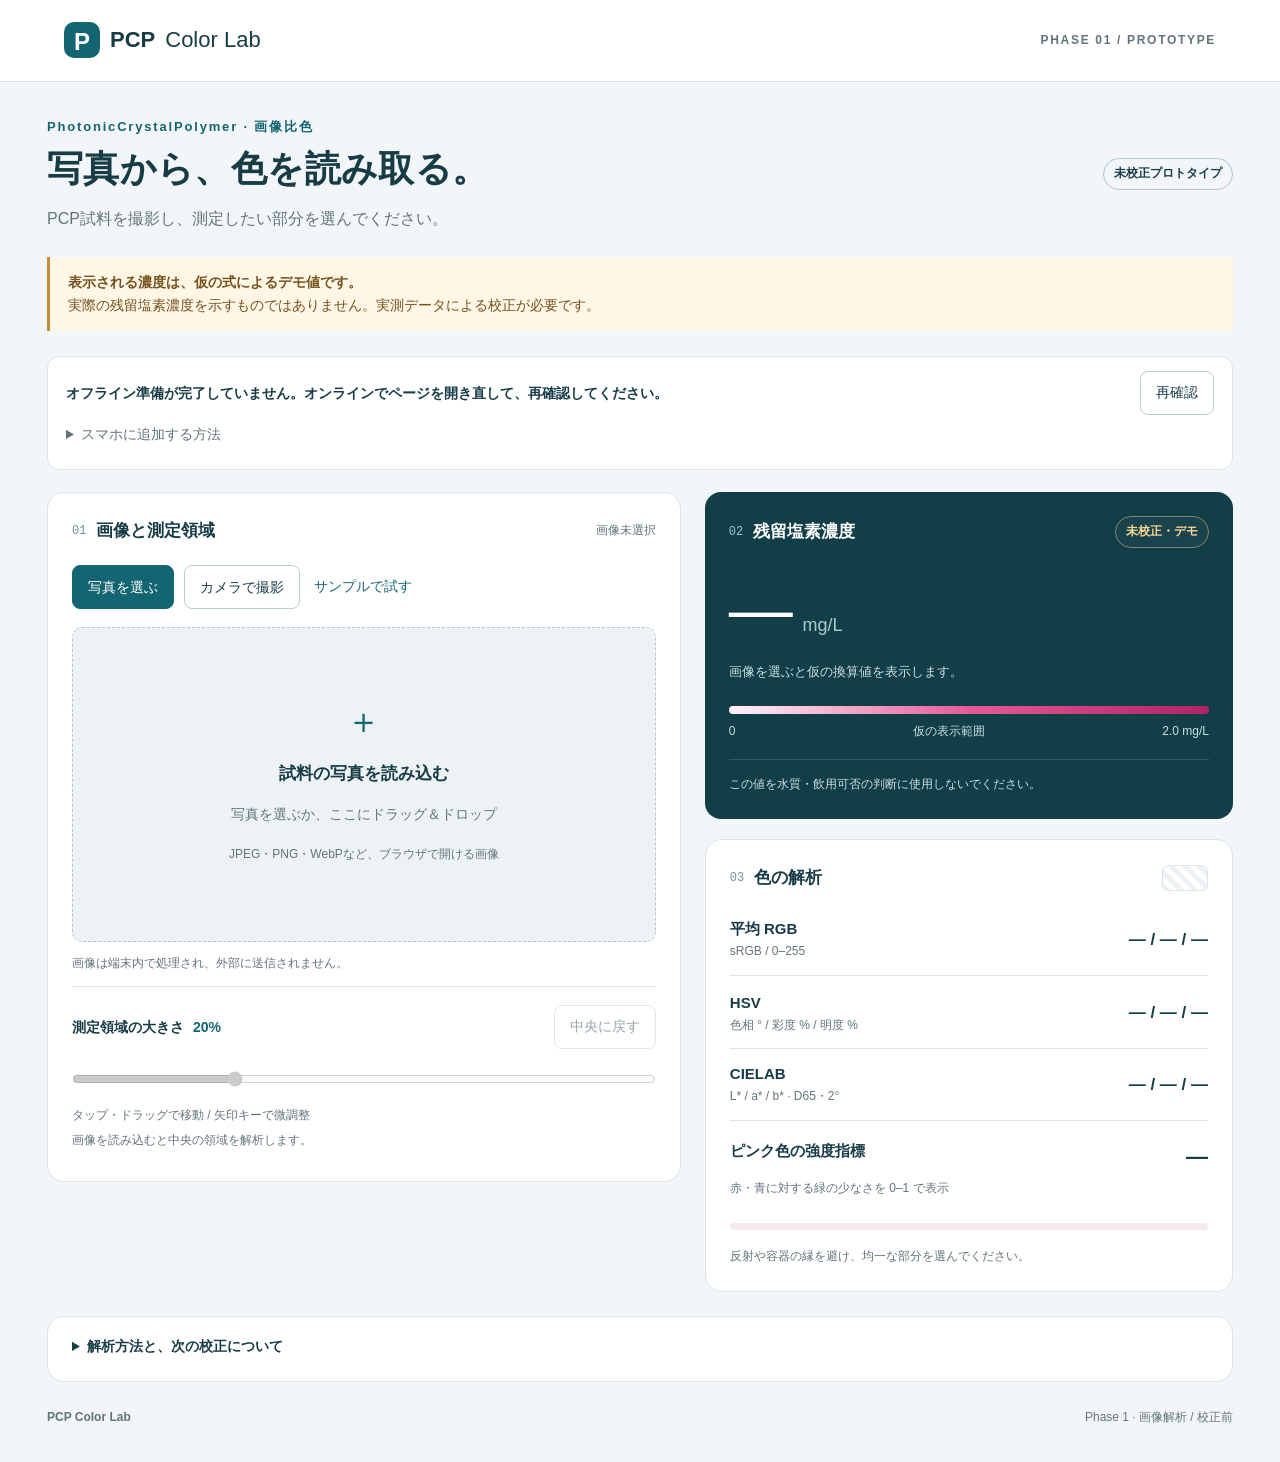
==== index.html @ dca95362 "Add files via upload" ====
<!doctype html>
<html lang="ja"><head><meta charset="utf-8"><meta name="viewport" content="width=device-width, initial-scale=1"><meta name="theme-color" content="#123e48"><title>PCP Color Lab | 残留塩素・比色プロトタイプ</title><meta name="description" content="写真の色を解析するPCP比色Phase 1プロトタイプ。濃度は未校正のデモ値です。"><link rel="stylesheet" href="style.css"><link rel="icon" href="favicon.svg"><meta name="pcp-shell" content="pcp-github-v1"><link rel="manifest" href="manifest.webmanifest"><link rel="apple-touch-icon" href="icons/apple-touch-icon.png"><meta name="apple-mobile-web-app-capable" content="yes"><meta name="apple-mobile-web-app-title" content="PCP Color Lab"></head>
<body><header><a class="brand" href="./"><span class="mark">P</span> PCP <span>Color Lab</span></a><span class="phase">PHASE 01 / PROTOTYPE</span></header>
<main><div class="intro"><div><p class="eyebrow">PhotonicCrystalPolymer · 画像比色</p><h1>写真から、色を読み取る。</h1><p>PCP試料を撮影し、測定したい部分を選んでください。</p></div><span class="chip">未校正プロトタイプ</span></div>
<div class="notice"><strong>表示される濃度は、仮の式によるデモ値です。</strong><span>実際の残留塩素濃度を示すものではありません。実測データによる校正が必要です。</span></div>
<section class="offline-panel" aria-label="アプリの保存と更新">
<div class="offline-row"><p id="offline-status" role="status" aria-live="polite">オフライン利用の準備を確認しています…</p><button id="install-app" hidden>ホーム画面に追加</button><button id="retry-offline" hidden>再確認</button></div>
<details><summary>スマホに追加する方法</summary><p><strong>iPhone：</strong>Safariの共有メニュー →「ホーム画面に追加」→「追加」。表示される場合は「Webアプリとして開く」をオンにします。</p><p><strong>Android：</strong>Chromeのメニュー →「ホーム画面に追加」または「アプリをインストール」。上の追加ボタンが表示される場合はそこからも追加できます。</p><p>追加後、ホーム画面のアイコンから一度オンラインで開き、「オフライン準備完了」を確認してください。その後は機内モードでも写真の読み込み・色解析ができます。</p><p>初回の読み込みにはインターネット接続が必要です。端末の保存領域が削除された場合は、オンラインで再準備してください。写真・測定結果は保存されず、再読み込みで消えます。</p></details>
<div id="update-panel" hidden><p>新しい版を利用できます。更新すると現在の画像・解析結果は消えます。</p><button id="apply-update">更新して再読み込み</button></div>
</section><div class="workspace"><section class="panel photo-panel"><div class="section-head"><h2><span>01</span> 画像と測定領域</h2><span id="image-tag" class="muted">画像未選択</span></div>
<div class="upload-actions"><label class="button primary" for="upload">写真を選ぶ<input id="upload" type="file" accept="image/*"></label><label class="button" for="camera">カメラで撮影<input id="camera" type="file" accept="image/*" capture="environment"></label><button id="demo" class="text-button">サンプルで試す</button></div>
<div id="drop-zone" class="drop-zone"><div id="empty"><div class="empty-icon">＋</div><h3>試料の写真を読み込む</h3><p>写真を選ぶか、ここにドラッグ＆ドロップ</p><small>JPEG・PNG・WebPなど、ブラウザで開ける画像</small></div><canvas id="preview" hidden tabindex="0" role="img" aria-label="試料画像。タップやドラッグで測定位置を変更。矢印キーでも移動できます。"></canvas><span id="roi-label" hidden>測定領域 ROI</span></div>
<p id="message" class="message" role="status" aria-live="polite">画像は端末内で処理され、外部に送信されません。</p>
<div class="roi-controls"><div class="control-top"><label for="size">測定領域の大きさ <output id="size-value">20%</output></label><button id="center" disabled>中央に戻す</button></div><input id="size" type="range" min="5" max="60" value="20" disabled><p>タップ・ドラッグで移動 / 矢印キーで微調整</p><p id="dimensions" class="muted">画像を読み込むと中央の領域を解析します。</p></div></section>
<section class="results" aria-label="色解析結果"><div class="concentration"><div class="section-head"><h2><span>02</span> 残留塩素濃度</h2><span class="badge">未校正・デモ</span></div><div class="big-value"><span id="concentration">—</span><span>mg/L</span></div><p id="estimate-note">画像を選ぶと仮の換算値を表示します。</p><div class="scale"><span id="scale-marker"></span></div><div class="scale-label"><span>0</span><span>仮の表示範囲</span><span>2.0 mg/L</span></div><p class="small-note">この値を水質・飲用可否の判断に使用しないでください。</p></div>
<div class="panel measurements"><div class="section-head"><h2><span>03</span> 色の解析</h2><span id="swatch" aria-label="平均色"></span></div><div class="metric"><div><h3>平均 RGB</h3><p>sRGB / 0–255</p></div><output id="rgb">— / — / —</output></div><div class="rgb-bars"><i id="bar-r"></i><i id="bar-g"></i><i id="bar-b"></i></div><div class="metric"><div><h3>HSV</h3><p>色相 ° / 彩度 % / 明度 %</p></div><output id="hsv">— / — / —</output></div><div class="metric"><div><h3>CIELAB</h3><p>L* / a* / b* · D65・2°</p></div><output id="lab">— / — / —</output></div><div class="intensity"><div><h3>ピンク色の強度指標</h3><output id="intensity">—</output></div><p>赤・青に対する緑の少なさを 0–1 で表示</p><progress id="strength" max="1" value="0"></progress></div><p id="quality" class="quality" aria-live="polite">反射や容器の縁を避け、均一な部分を選んでください。</p></div></section></div>
<details class="panel method"><summary>解析方法と、次の校正について</summary><div class="method-grid"><div><h3>今回の計算</h3><p>選択領域の全画素の平均RGBからHSV・CIELABへ変換します。LabはsRGBからXYZへ変換したD65基準です。</p><p>強度 I = max(0, ((R + B) / 2 − G) / 255)<br>デモ濃度 = 4 × I mg/L（I = 0〜0.5のみ）</p><p>現在のピンク色の指標・係数・範囲は動作確認用の任意の設定で、PCPの応答特性から求めたものではありません。範囲外は外挿せず表示します。</p></div><div><h3>実測データへの置き換え</h3><p>同じPCP試料条件・容器・照明・撮影条件で、参照測定した濃度と画像の色を対応づけて校正します。検量線は独立した設定に分離しています。</p><p>写真の露出やホワイトバランスは補正していません。縮小画像を解析するため、結果は撮影条件に依存します。透明部分は白背景に合成します。</p><p><a href="https://www.w3.org/Graphics/Color/srgb" target="_blank" rel="noreferrer">sRGBの色変換について（W3C） ↗</a></p></div></div></details>
<footer><span>PCP Color Lab</span><span>Phase 1 · 画像解析 / 校正前</span></footer></main><script src="color.js"></script><script src="calibration.js"></script><script src="app.js"></script><script src="pwa.js"></script></body></html>
---- style.css ----
:root{color-scheme:light;--ink:#183c46;--muted:#62747b;--line:#dce5e8;--teal:#146572;--bg:#f2f6f8;--pink:#d84885}*{box-sizing:border-box}body{margin:0;background:var(--bg);color:var(--ink);font:16px/1.65 -apple-system,BlinkMacSystemFont,"Segoe UI","Hiragino Kaku Gothic ProN","Noto Sans JP",sans-serif}header{height:82px;padding:0 5%;display:flex;align-items:center;justify-content:space-between;border-bottom:1px solid var(--line);background:#fff}.brand{display:flex;align-items:center;gap:10px;font-size:22px;font-weight:750;text-decoration:none;color:var(--ink)}.brand>span:last-child{font-weight:400}.mark{background:var(--teal);color:white;width:36px;height:36px;display:grid;place-items:center;border-radius:10px;font-size:24px}.phase,.eyebrow{font-size:12px;letter-spacing:.14em;font-weight:700;color:var(--muted)}main{max-width:1250px;margin:auto;padding:34px 32px}.intro{display:flex;align-items:center;justify-content:space-between;gap:16px}.intro p{margin:0;color:var(--muted)}.intro .eyebrow{color:var(--teal);font-size:13px}h1{font-size:clamp(26px,3vw,36px);line-height:1.45;letter-spacing:.01em;margin:6px 0 10px}h2{font-size:17px;margin:0;display:flex;gap:10px;align-items:center}h2>span{font:12px/1 monospace;color:#749097}h3{font-size:15px;margin:0}.chip,.badge{font-size:12px;font-weight:700;border:1px solid #acc9d0;padding:5px 10px;border-radius:30px;white-space:nowrap}.notice{margin:25px 0;background:#fff6e6;border-left:3px solid #c48c34;padding:14px 18px;font-size:14px;color:#73521e}.notice strong,.notice span{display:block}.workspace{display:grid;grid-template-columns:minmax(0,1.2fr) minmax(0,1fr);gap:24px;align-items:start}.panel{background:white;border:1px solid var(--line);border-radius:16px;padding:24px}.section-head{display:flex;justify-content:space-between;align-items:center;gap:10px;margin-bottom:20px}.muted{color:var(--muted);font-size:12px}.upload-actions{display:flex;flex-wrap:wrap;gap:10px;margin-bottom:18px}button,.button{display:inline-flex;justify-content:center;align-items:center;min-height:44px;padding:9px 15px;font:600 14px/1.4 inherit;font-family:inherit;font-size:14px;cursor:pointer;border:1px solid #b9cdd3;border-radius:8px;color:var(--ink);background:#fff;text-decoration:none}.primary{background:var(--teal);border-color:var(--teal);color:#fff}button:hover,.button:hover{filter:brightness(.94)}button:disabled{opacity:.45;cursor:default}.text-button{border:0;padding:9px 4px;color:var(--teal)}input[type=file]{position:absolute;width:1px;height:1px;opacity:0}.button:focus-within,button:focus-visible,canvas:focus-visible,summary:focus-visible{outline:3px solid #d84885;outline-offset:3px}.drop-zone{min-height:315px;background:#edf3f5;border:1px dashed #b3c9cf;border-radius:10px;position:relative;display:flex;align-items:center;justify-content:center;overflow:hidden}.drop-zone.loaded{min-height:0;background:#dce5e8;border-style:solid}.drop-zone.dragover{outline:3px solid var(--teal)}#empty{text-align:center;padding:40px 12px;color:var(--muted)}#empty h3{font-size:17px;color:var(--ink)}#empty p{font-size:14px}#empty small{font-size:12px}.empty-icon{font-size:35px;line-height:1;margin-bottom:22px;color:var(--teal)}canvas{display:block;max-width:100%;width:100%;height:auto;max-height:560px;object-fit:contain;touch-action:none;cursor:crosshair}canvas[hidden]{display:none}#roi-label{pointer-events:none;position:absolute;left:10px;top:10px;background:#123e48df;color:#fff;border-radius:4px;padding:3px 8px;font-size:12px}.message{font-size:12px;color:var(--muted);min-height:20px}.message.error{color:#b02940;font-size:14px}.roi-controls{border-top:1px solid var(--line);padding-top:18px}.control-top{display:flex;align-items:center;justify-content:space-between;gap:8px}.control-top label{font-size:14px;font-weight:600}.control-top output{color:var(--teal);margin-left:5px;font-variant-numeric:tabular-nums}.roi-controls p{font-size:12px;color:var(--muted);margin:6px 0}input[type=range]{width:100%;accent-color:var(--teal);margin:18px 0 2px;min-height:24px}.results{display:grid;gap:20px}.concentration{background:#123e48;color:white;padding:24px;border-radius:16px}.concentration h2>span{color:#a4c5cc}.badge{color:#ffd893;border-color:#8c8269;background:#ffffff08}.big-value{display:flex;align-items:baseline;gap:12px;margin:5px 0}.big-value>span:first-child{font-size:64px;font-weight:500;line-height:1.3;letter-spacing:-.035em;font-variant-numeric:tabular-nums}.big-value>span:last-child{color:#aecad0;font-size:18px}.concentration p{font-size:13px;color:#c9dfe4;margin:10px 0}.scale{position:relative;height:8px;background:linear-gradient(to right,#fff4f9,#e55b97,#ae2464);border-radius:8px;margin-top:23px}.scale>span{display:none;position:absolute;top:-4px;height:16px;width:4px;background:white;border:1px solid #123e48;transform:translateX(-50%)}.scale-label{display:flex;justify-content:space-between;font-size:12px;color:#c9dfe4;margin-top:8px}.concentration .small-note{font-size:12px;margin:18px 0 0;padding-top:15px;border-top:1px solid #ffffff25}.measurements .section-head{margin-bottom:12px}#swatch{height:26px;width:46px;border-radius:6px;background:repeating-linear-gradient(45deg,#edf3f5,#edf3f5 5px,#fff 5px,#fff 10px);border:1px solid var(--line)}.metric{display:flex;align-items:center;justify-content:space-between;gap:8px;padding:13px 0;border-bottom:1px solid var(--line)}.metric p{margin:0;font-size:12px;color:var(--muted)}.metric output{font-size:17px;font-variant-numeric:tabular-nums;font-weight:600;white-space:nowrap}.rgb-bars{display:flex;gap:5px;height:4px;margin-top:-2px}.rgb-bars i{display:block;height:4px;flex-basis:0;transition:flex-basis .15s}#bar-r{background:#e66b7c}#bar-g{background:#3d9b86}#bar-b{background:#598cbb}.intensity{padding:18px 0 0}.intensity>div{display:flex;justify-content:space-between}.intensity output{font-size:22px;font-weight:650;font-variant-numeric:tabular-nums}.intensity p{font-size:12px;color:var(--muted);margin:4px 0 10px}progress{width:100%;height:7px;border:0;border-radius:6px;overflow:hidden;accent-color:var(--pink)}progress::-webkit-progress-bar{background:#f5e9ef}progress::-webkit-progress-value{background:var(--pink)}.quality{font-size:12px;color:var(--muted);margin-bottom:0}.method{margin-top:24px;padding:18px 24px;font-size:14px}.method summary{cursor:pointer;font-weight:650;min-height:28px}.method-grid{display:grid;grid-template-columns:1fr 1fr;gap:30px;margin-top:18px}.method p{color:var(--muted)}a{color:var(--teal)}footer{display:flex;justify-content:space-between;color:var(--muted);font-size:12px;margin-top:26px}footer>span:first-child{font-weight:700}@media(max-width:800px){header{height:68px;padding:0 20px}.phase{font-size:10px}.brand{font-size:18px;gap:6px}main{padding:24px 18px}.intro{display:block}.intro>.chip{display:inline-block;margin-top:14px}.intro p{font-size:14px}.workspace{grid-template-columns:1fr;gap:18px}.panel,.concentration{padding:20px}.drop-zone{min-height:260px}.method-grid{grid-template-columns:1fr;gap:12px}.notice{margin:18px 0}.metric output{font-size:16px}}@media(max-width:370px){.phase{display:none}.upload-actions{gap:6px}.button{padding:9px 10px}.section-head{flex-wrap:wrap}.metric{flex-wrap:wrap}main{padding:20px 12px}}@media(prefers-reduced-motion:reduce){*{transition:none!important}}

[hidden]{display:none!important}.offline-panel{background:#fff;border:1px solid var(--line);border-radius:12px;padding:14px 18px;margin-bottom:22px;font-size:14px}.offline-row{display:flex;gap:12px;align-items:center;justify-content:space-between;flex-wrap:wrap}.offline-row p{margin:0;font-weight:600}.offline-panel details{margin-top:8px;color:var(--muted)}.offline-panel summary{cursor:pointer;min-height:32px}.offline-panel details p{margin:8px 0}#update-panel{margin-top:12px;padding-top:12px;border-top:1px solid var(--line)}#update-panel p{margin-top:0}body{padding-bottom:env(safe-area-inset-bottom)}
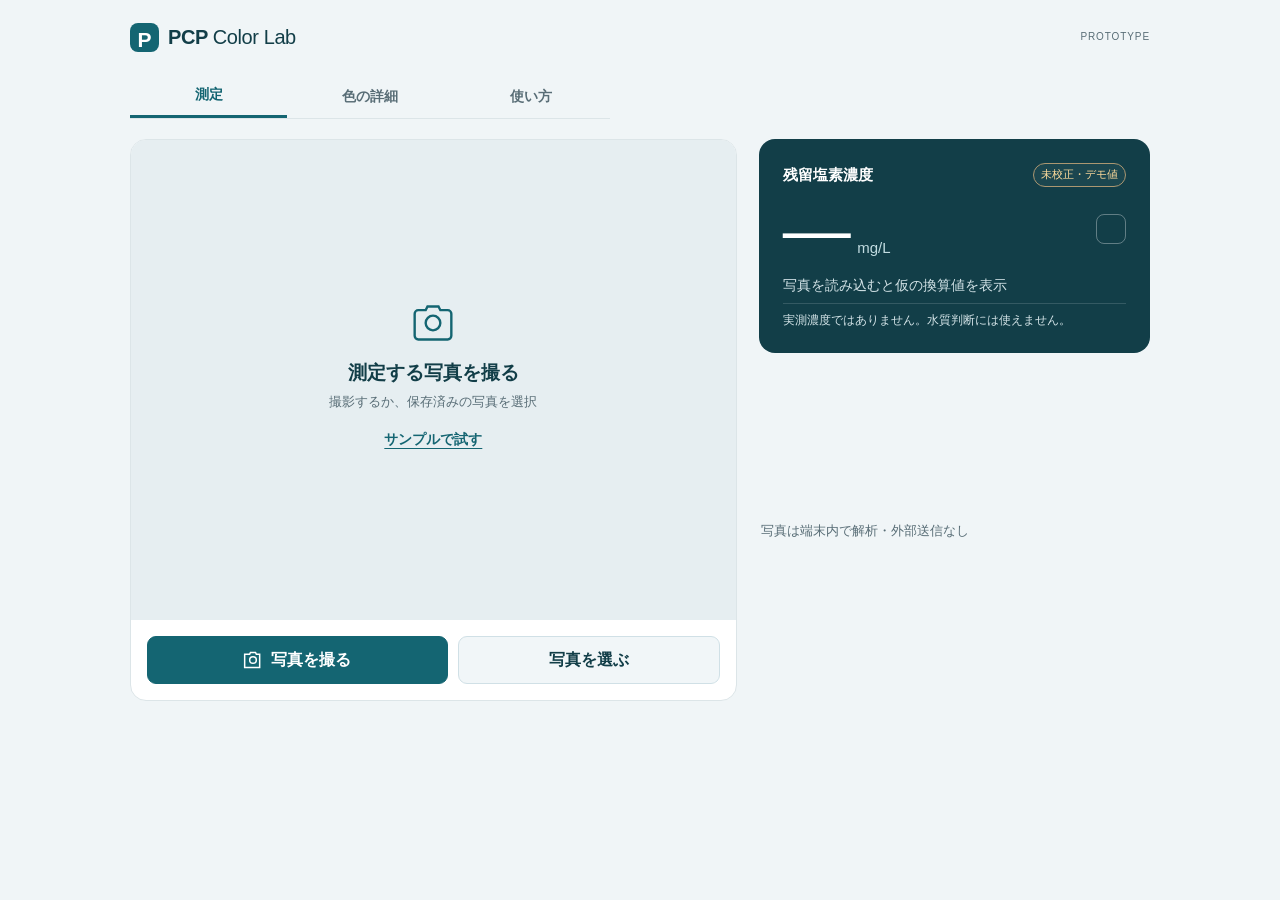
==== commit d01a5824: "Redesign mobile measurement screen with photo-first tabs and on-image ROI controls" ====
--- a/index.html
+++ b/index.html
@@ -1,18 +1,14 @@
 <!doctype html>
-<html lang="ja"><head><meta charset="utf-8"><meta name="viewport" content="width=device-width, initial-scale=1"><meta name="theme-color" content="#123e48"><title>PCP Color Lab | 残留塩素・比色プロトタイプ</title><meta name="description" content="写真の色を解析するPCP比色Phase 1プロトタイプ。濃度は未校正のデモ値です。"><link rel="stylesheet" href="style.css"><link rel="icon" href="favicon.svg"><meta name="pcp-shell" content="pcp-github-v1"><link rel="manifest" href="manifest.webmanifest"><link rel="apple-touch-icon" href="icons/apple-touch-icon.png"><meta name="apple-mobile-web-app-capable" content="yes"><meta name="apple-mobile-web-app-title" content="PCP Color Lab"></head>
-<body><header><a class="brand" href="./"><span class="mark">P</span> PCP <span>Color Lab</span></a><span class="phase">PHASE 01 / PROTOTYPE</span></header>
-<main><div class="intro"><div><p class="eyebrow">PhotonicCrystalPolymer · 画像比色</p><h1>写真から、色を読み取る。</h1><p>PCP試料を撮影し、測定したい部分を選んでください。</p></div><span class="chip">未校正プロトタイプ</span></div>
-<div class="notice"><strong>表示される濃度は、仮の式によるデモ値です。</strong><span>実際の残留塩素濃度を示すものではありません。実測データによる校正が必要です。</span></div>
-<section class="offline-panel" aria-label="アプリの保存と更新">
-<div class="offline-row"><p id="offline-status" role="status" aria-live="polite">オフライン利用の準備を確認しています…</p><button id="install-app" hidden>ホーム画面に追加</button><button id="retry-offline" hidden>再確認</button></div>
-<details><summary>スマホに追加する方法</summary><p><strong>iPhone：</strong>Safariの共有メニュー →「ホーム画面に追加」→「追加」。表示される場合は「Webアプリとして開く」をオンにします。</p><p><strong>Android：</strong>Chromeのメニュー →「ホーム画面に追加」または「アプリをインストール」。上の追加ボタンが表示される場合はそこからも追加できます。</p><p>追加後、ホーム画面のアイコンから一度オンラインで開き、「オフライン準備完了」を確認してください。その後は機内モードでも写真の読み込み・色解析ができます。</p><p>初回の読み込みにはインターネット接続が必要です。端末の保存領域が削除された場合は、オンラインで再準備してください。写真・測定結果は保存されず、再読み込みで消えます。</p></details>
-<div id="update-panel" hidden><p>新しい版を利用できます。更新すると現在の画像・解析結果は消えます。</p><button id="apply-update">更新して再読み込み</button></div>
-</section><div class="workspace"><section class="panel photo-panel"><div class="section-head"><h2><span>01</span> 画像と測定領域</h2><span id="image-tag" class="muted">画像未選択</span></div>
-<div class="upload-actions"><label class="button primary" for="upload">写真を選ぶ<input id="upload" type="file" accept="image/*"></label><label class="button" for="camera">カメラで撮影<input id="camera" type="file" accept="image/*" capture="environment"></label><button id="demo" class="text-button">サンプルで試す</button></div>
-<div id="drop-zone" class="drop-zone"><div id="empty"><div class="empty-icon">＋</div><h3>試料の写真を読み込む</h3><p>写真を選ぶか、ここにドラッグ＆ドロップ</p><small>JPEG・PNG・WebPなど、ブラウザで開ける画像</small></div><canvas id="preview" hidden tabindex="0" role="img" aria-label="試料画像。タップやドラッグで測定位置を変更。矢印キーでも移動できます。"></canvas><span id="roi-label" hidden>測定領域 ROI</span></div>
-<p id="message" class="message" role="status" aria-live="polite">画像は端末内で処理され、外部に送信されません。</p>
-<div class="roi-controls"><div class="control-top"><label for="size">測定領域の大きさ <output id="size-value">20%</output></label><button id="center" disabled>中央に戻す</button></div><input id="size" type="range" min="5" max="60" value="20" disabled><p>タップ・ドラッグで移動 / 矢印キーで微調整</p><p id="dimensions" class="muted">画像を読み込むと中央の領域を解析します。</p></div></section>
-<section class="results" aria-label="色解析結果"><div class="concentration"><div class="section-head"><h2><span>02</span> 残留塩素濃度</h2><span class="badge">未校正・デモ</span></div><div class="big-value"><span id="concentration">—</span><span>mg/L</span></div><p id="estimate-note">画像を選ぶと仮の換算値を表示します。</p><div class="scale"><span id="scale-marker"></span></div><div class="scale-label"><span>0</span><span>仮の表示範囲</span><span>2.0 mg/L</span></div><p class="small-note">この値を水質・飲用可否の判断に使用しないでください。</p></div>
-<div class="panel measurements"><div class="section-head"><h2><span>03</span> 色の解析</h2><span id="swatch" aria-label="平均色"></span></div><div class="metric"><div><h3>平均 RGB</h3><p>sRGB / 0–255</p></div><output id="rgb">— / — / —</output></div><div class="rgb-bars"><i id="bar-r"></i><i id="bar-g"></i><i id="bar-b"></i></div><div class="metric"><div><h3>HSV</h3><p>色相 ° / 彩度 % / 明度 %</p></div><output id="hsv">— / — / —</output></div><div class="metric"><div><h3>CIELAB</h3><p>L* / a* / b* · D65・2°</p></div><output id="lab">— / — / —</output></div><div class="intensity"><div><h3>ピンク色の強度指標</h3><output id="intensity">—</output></div><p>赤・青に対する緑の少なさを 0–1 で表示</p><progress id="strength" max="1" value="0"></progress></div><p id="quality" class="quality" aria-live="polite">反射や容器の縁を避け、均一な部分を選んでください。</p></div></section></div>
-<details class="panel method"><summary>解析方法と、次の校正について</summary><div class="method-grid"><div><h3>今回の計算</h3><p>選択領域の全画素の平均RGBからHSV・CIELABへ変換します。LabはsRGBからXYZへ変換したD65基準です。</p><p>強度 I = max(0, ((R + B) / 2 − G) / 255)<br>デモ濃度 = 4 × I mg/L（I = 0〜0.5のみ）</p><p>現在のピンク色の指標・係数・範囲は動作確認用の任意の設定で、PCPの応答特性から求めたものではありません。範囲外は外挿せず表示します。</p></div><div><h3>実測データへの置き換え</h3><p>同じPCP試料条件・容器・照明・撮影条件で、参照測定した濃度と画像の色を対応づけて校正します。検量線は独立した設定に分離しています。</p><p>写真の露出やホワイトバランスは補正していません。縮小画像を解析するため、結果は撮影条件に依存します。透明部分は白背景に合成します。</p><p><a href="https://www.w3.org/Graphics/Color/srgb" target="_blank" rel="noreferrer">sRGBの色変換について（W3C） ↗</a></p></div></div></details>
-<footer><span>PCP Color Lab</span><span>Phase 1 · 画像解析 / 校正前</span></footer></main><script src="color.js"></script><script src="calibration.js"></script><script src="app.js"></script><script src="pwa.js"></script></body></html>
+<html lang="ja"><head><meta charset="utf-8"><meta name="viewport" content="width=device-width, initial-scale=1, viewport-fit=cover"><meta name="theme-color" content="#123e48"><meta name="pcp-shell" content="pcp-github-v2"><title>PCP Color Lab | 写真で測定</title><meta name="description" content="写真を選び、測定範囲を調整して色を解析。未校正の残留塩素濃度デモ。"><link rel="stylesheet" href="style.css"><link rel="icon" href="favicon.svg"><link rel="manifest" href="manifest.webmanifest"><link rel="apple-touch-icon" href="icons/apple-touch-icon.png"><meta name="apple-mobile-web-app-capable" content="yes"><meta name="apple-mobile-web-app-title" content="PCP Color Lab"></head>
+<body><div class="app-shell"><header><div class="brand"><span class="mark">P</span><h1>PCP <span>Color Lab</span></h1></div><span class="prototype">PROTOTYPE</span></header>
+<nav role="tablist" aria-label="画面切り替え"><button role="tab" id="tab-measure" aria-selected="true" aria-controls="measure">測定</button><button role="tab" id="tab-detail" aria-selected="false" aria-controls="detail" tabindex="-1">色の詳細</button><button role="tab" id="tab-guide" aria-selected="false" aria-controls="guide" tabindex="-1">使い方</button></nav>
+<main><section id="measure" role="tabpanel" aria-labelledby="tab-measure">
+<div class="photo-card"><div id="drop-zone" class="photo-stage"><div id="empty"><svg width="44" height="44" viewBox="0 0 24 24" fill="none" stroke="currentColor" stroke-width="1.3" aria-hidden="true"><path d="M8 5l1-2h6l1 2h4a2 2 0 012 2v12a2 2 0 01-2 2H4a2 2 0 01-2-2V7a2 2 0 012-2z"/><circle cx="12" cy="12" r="4"/></svg><h2>測定する写真を撮る</h2><p>撮影するか、保存済みの写真を選択</p><button id="demo" class="sample">サンプルで試す</button></div><canvas id="preview" hidden tabindex="0" role="img" aria-label="試料の写真。タップで範囲を移動、枠の右下をドラッグして大きさを変更。矢印キーでも移動できます。"></canvas><div id="roi-selection" hidden><span id="roi-label">測定範囲</span><button id="resize-roi" aria-label="測定範囲のサイズを変更。ドラッグまたは矢印キーで調整">↘</button></div><span id="sample-label" hidden>サンプル画像</span><div id="photo-tools" hidden><button id="center" disabled>中央</button><div class="size-buttons"><button id="smaller" aria-label="測定範囲を小さくする">−</button><output id="size-value">20%</output><button id="larger" aria-label="測定範囲を大きくする">＋</button></div></div></div>
+<div class="capture-actions"><label class="button primary" for="camera"><svg width="20" height="20" viewBox="0 0 24 24" fill="none" stroke="currentColor" stroke-width="1.8" aria-hidden="true"><path d="M8 5l1-2h6l1 2h4v16H2V5z"/><circle cx="12" cy="12" r="4"/></svg>写真を撮る<input id="camera" type="file" accept="image/*" capture="environment"></label><label class="button secondary" for="upload">写真を選ぶ<input id="upload" type="file" accept="image/*"></label></div></div>
+<p id="message" class="message" role="status" aria-live="polite">写真は端末内で解析・外部送信なし</p>
+<section class="result-card" aria-label="残留塩素濃度"><div class="result-top"><h2>残留塩素濃度</h2><span class="badge">未校正・デモ値</span></div><div class="result-line"><div class="big-value"><output id="concentration">—</output><span>mg/L</span></div><span id="swatch" aria-label="平均色"></span></div><p id="estimate-note">写真を読み込むと仮の換算値を表示</p><p class="disclaimer">実測濃度ではありません。水質判断には使えません。</p></section>
+</section>
+<section id="detail" role="tabpanel" aria-labelledby="tab-detail" hidden><div class="panel"><p class="eyebrow">COLOR ANALYSIS</p><h2>選択範囲の色</h2><p class="subtext">測定タブで選んだ範囲の解析結果です。</p><div class="metric"><h3>平均RGB <small>sRGB / 0–255</small></h3><output id="rgb">— / — / —</output></div><div class="metric"><h3>HSV <small>色相 ° / 彩度 % / 明度 %</small></h3><output id="hsv">— / — / —</output></div><div class="metric"><h3>CIELAB <small>L* / a* / b* · D65・2°</small></h3><output id="lab">— / — / —</output></div><div class="metric"><h3>ピンク色の強度 <small>赤・青に対する緑の少なさ</small></h3><output id="intensity">—</output></div><progress id="strength" max="1" value="0"></progress><p id="quality" class="subtext">写真を読み込むと解析結果を表示します。</p></div><div class="panel"><h2>測定範囲</h2><p id="dimensions" class="subtext">写真未選択</p><label for="size">大きさ（写真の短辺に対する割合）</label><input id="size" type="range" min="5" max="60" value="20" disabled><p id="image-tag" class="subtext">画像未選択</p><p id="file-info" class="subtext"></p></div></section>
+<section id="guide" role="tabpanel" aria-labelledby="tab-guide" hidden><div class="panel"><p class="eyebrow">QUICK GUIDE</p><h2>撮る、範囲を合わせる、見る。</h2><ol><li>「写真を撮る」か「写真を選ぶ」で試料画像を読み込みます。</li><li>写真上をタップ／ドラッグして測定範囲を移動。枠の右下をドラッグすると大きさを変更できます。写真上の＋／−でも調整できます。</li><li>写真の下に仮の濃度、色の詳細タブにRGB・HSV・Labを表示します。</li></ol><p>反射や容器の縁を避け、均一な部分を選んでください。キーボードでは写真の矢印キーで移動、右下のハンドルの矢印キーでサイズを調整できます。</p></div>
+<div class="panel"><h2>スマホに保存して使う</h2><p id="offline-status" role="status" aria-live="polite">オフライン利用の準備を確認しています…</p><button id="install-app" hidden>ホーム画面に追加</button><button id="retry-offline" hidden>再確認</button><p><strong>iPhone：</strong>Safariの共有メニュー →「ホーム画面に追加」→「追加」。表示される場合は「Webアプリとして開く」をオンにします。</p><p><strong>Android：</strong>Chromeのメニュー →「ホーム画面に追加」または「アプリをインストール」。</p><p>追加したアイコンから一度オンラインで開き、「オフライン準備完了」を確認してください。その後は機内モードでも解析できます。端末の保存領域が消えた場合は、オンラインで再準備してください。</p><div id="update-panel" hidden><p>新しい版を利用できます。更新すると現在の写真・解析結果は消えます。</p><button id="apply-update">更新して再読み込み</button></div></div>
+<div class="panel"><h2>未校正プロトタイプについて</h2><p>PhotonicCrystalPolymer（PCP）の画像解析を検討するPhase 1です。濃度は任意の式によるデモ値で、PCPの応答特性や実測濃度に基づくものではありません。</p><p>強度 I = max(0, ((R + B) / 2 − G) / 255)<br>デモ濃度 = 4 × I mg/L（I = 0〜0.5）。範囲外は外挿しません。</p><p>長辺1600px以下に縮小し、選択範囲の全画素の平均sRGBからHSV・CIELAB（D65・2°）へ変換。透明部分は白に合成します。露出やホワイトバランスは補正していません。</p><p>同じ撮影・試料条件で、参照測定した濃度と色を対応づけて校正する必要があります。</p><h3>写真の取り扱い</h3><p>写真・結果は端末内で処理し、サーバーに送信・保存しません。再読み込み・更新で解析中の写真と結果は消えます。写真ファイルは30MBまで。非対応形式はJPEG・PNGなどに変換してください。</p><a href="https://www.w3.org/Graphics/Color/srgb" target="_blank" rel="noreferrer">色変換の参考資料（W3C） ↗</a></div></section></main></div><script src="color.js"></script><script src="calibration.js"></script><script src="app.js"></script><script src="pwa.js"></script></body></html>
--- a/style.css
+++ b/style.css
@@ -1,3 +1 @@
-:root{color-scheme:light;--ink:#183c46;--muted:#62747b;--line:#dce5e8;--teal:#146572;--bg:#f2f6f8;--pink:#d84885}*{box-sizing:border-box}body{margin:0;background:var(--bg);color:var(--ink);font:16px/1.65 -apple-system,BlinkMacSystemFont,"Segoe UI","Hiragino Kaku Gothic ProN","Noto Sans JP",sans-serif}header{height:82px;padding:0 5%;display:flex;align-items:center;justify-content:space-between;border-bottom:1px solid var(--line);background:#fff}.brand{display:flex;align-items:center;gap:10px;font-size:22px;font-weight:750;text-decoration:none;color:var(--ink)}.brand>span:last-child{font-weight:400}.mark{background:var(--teal);color:white;width:36px;height:36px;display:grid;place-items:center;border-radius:10px;font-size:24px}.phase,.eyebrow{font-size:12px;letter-spacing:.14em;font-weight:700;color:var(--muted)}main{max-width:1250px;margin:auto;padding:34px 32px}.intro{display:flex;align-items:center;justify-content:space-between;gap:16px}.intro p{margin:0;color:var(--muted)}.intro .eyebrow{color:var(--teal);font-size:13px}h1{font-size:clamp(26px,3vw,36px);line-height:1.45;letter-spacing:.01em;margin:6px 0 10px}h2{font-size:17px;margin:0;display:flex;gap:10px;align-items:center}h2>span{font:12px/1 monospace;color:#749097}h3{font-size:15px;margin:0}.chip,.badge{font-size:12px;font-weight:700;border:1px solid #acc9d0;padding:5px 10px;border-radius:30px;white-space:nowrap}.notice{margin:25px 0;background:#fff6e6;border-left:3px solid #c48c34;padding:14px 18px;font-size:14px;color:#73521e}.notice strong,.notice span{display:block}.workspace{display:grid;grid-template-columns:minmax(0,1.2fr) minmax(0,1fr);gap:24px;align-items:start}.panel{background:white;border:1px solid var(--line);border-radius:16px;padding:24px}.section-head{display:flex;justify-content:space-between;align-items:center;gap:10px;margin-bottom:20px}.muted{color:var(--muted);font-size:12px}.upload-actions{display:flex;flex-wrap:wrap;gap:10px;margin-bottom:18px}button,.button{display:inline-flex;justify-content:center;align-items:center;min-height:44px;padding:9px 15px;font:600 14px/1.4 inherit;font-family:inherit;font-size:14px;cursor:pointer;border:1px solid #b9cdd3;border-radius:8px;color:var(--ink);background:#fff;text-decoration:none}.primary{background:var(--teal);border-color:var(--teal);color:#fff}button:hover,.button:hover{filter:brightness(.94)}button:disabled{opacity:.45;cursor:default}.text-button{border:0;padding:9px 4px;color:var(--teal)}input[type=file]{position:absolute;width:1px;height:1px;opacity:0}.button:focus-within,button:focus-visible,canvas:focus-visible,summary:focus-visible{outline:3px solid #d84885;outline-offset:3px}.drop-zone{min-height:315px;background:#edf3f5;border:1px dashed #b3c9cf;border-radius:10px;position:relative;display:flex;align-items:center;justify-content:center;overflow:hidden}.drop-zone.loaded{min-height:0;background:#dce5e8;border-style:solid}.drop-zone.dragover{outline:3px solid var(--teal)}#empty{text-align:center;padding:40px 12px;color:var(--muted)}#empty h3{font-size:17px;color:var(--ink)}#empty p{font-size:14px}#empty small{font-size:12px}.empty-icon{font-size:35px;line-height:1;margin-bottom:22px;color:var(--teal)}canvas{display:block;max-width:100%;width:100%;height:auto;max-height:560px;object-fit:contain;touch-action:none;cursor:crosshair}canvas[hidden]{display:none}#roi-label{pointer-events:none;position:absolute;left:10px;top:10px;background:#123e48df;color:#fff;border-radius:4px;padding:3px 8px;font-size:12px}.message{font-size:12px;color:var(--muted);min-height:20px}.message.error{color:#b02940;font-size:14px}.roi-controls{border-top:1px solid var(--line);padding-top:18px}.control-top{display:flex;align-items:center;justify-content:space-between;gap:8px}.control-top label{font-size:14px;font-weight:600}.control-top output{color:var(--teal);margin-left:5px;font-variant-numeric:tabular-nums}.roi-controls p{font-size:12px;color:var(--muted);margin:6px 0}input[type=range]{width:100%;accent-color:var(--teal);margin:18px 0 2px;min-height:24px}.results{display:grid;gap:20px}.concentration{background:#123e48;color:white;padding:24px;border-radius:16px}.concentration h2>span{color:#a4c5cc}.badge{color:#ffd893;border-color:#8c8269;background:#ffffff08}.big-value{display:flex;align-items:baseline;gap:12px;margin:5px 0}.big-value>span:first-child{font-size:64px;font-weight:500;line-height:1.3;letter-spacing:-.035em;font-variant-numeric:tabular-nums}.big-value>span:last-child{color:#aecad0;font-size:18px}.concentration p{font-size:13px;color:#c9dfe4;margin:10px 0}.scale{position:relative;height:8px;background:linear-gradient(to right,#fff4f9,#e55b97,#ae2464);border-radius:8px;margin-top:23px}.scale>span{display:none;position:absolute;top:-4px;height:16px;width:4px;background:white;border:1px solid #123e48;transform:translateX(-50%)}.scale-label{display:flex;justify-content:space-between;font-size:12px;color:#c9dfe4;margin-top:8px}.concentration .small-note{font-size:12px;margin:18px 0 0;padding-top:15px;border-top:1px solid #ffffff25}.measurements .section-head{margin-bottom:12px}#swatch{height:26px;width:46px;border-radius:6px;background:repeating-linear-gradient(45deg,#edf3f5,#edf3f5 5px,#fff 5px,#fff 10px);border:1px solid var(--line)}.metric{display:flex;align-items:center;justify-content:space-between;gap:8px;padding:13px 0;border-bottom:1px solid var(--line)}.metric p{margin:0;font-size:12px;color:var(--muted)}.metric output{font-size:17px;font-variant-numeric:tabular-nums;font-weight:600;white-space:nowrap}.rgb-bars{display:flex;gap:5px;height:4px;margin-top:-2px}.rgb-bars i{display:block;height:4px;flex-basis:0;transition:flex-basis .15s}#bar-r{background:#e66b7c}#bar-g{background:#3d9b86}#bar-b{background:#598cbb}.intensity{padding:18px 0 0}.intensity>div{display:flex;justify-content:space-between}.intensity output{font-size:22px;font-weight:650;font-variant-numeric:tabular-nums}.intensity p{font-size:12px;color:var(--muted);margin:4px 0 10px}progress{width:100%;height:7px;border:0;border-radius:6px;overflow:hidden;accent-color:var(--pink)}progress::-webkit-progress-bar{background:#f5e9ef}progress::-webkit-progress-value{background:var(--pink)}.quality{font-size:12px;color:var(--muted);margin-bottom:0}.method{margin-top:24px;padding:18px 24px;font-size:14px}.method summary{cursor:pointer;font-weight:650;min-height:28px}.method-grid{display:grid;grid-template-columns:1fr 1fr;gap:30px;margin-top:18px}.method p{color:var(--muted)}a{color:var(--teal)}footer{display:flex;justify-content:space-between;color:var(--muted);font-size:12px;margin-top:26px}footer>span:first-child{font-weight:700}@media(max-width:800px){header{height:68px;padding:0 20px}.phase{font-size:10px}.brand{font-size:18px;gap:6px}main{padding:24px 18px}.intro{display:block}.intro>.chip{display:inline-block;margin-top:14px}.intro p{font-size:14px}.workspace{grid-template-columns:1fr;gap:18px}.panel,.concentration{padding:20px}.drop-zone{min-height:260px}.method-grid{grid-template-columns:1fr;gap:12px}.notice{margin:18px 0}.metric output{font-size:16px}}@media(max-width:370px){.phase{display:none}.upload-actions{gap:6px}.button{padding:9px 10px}.section-head{flex-wrap:wrap}.metric{flex-wrap:wrap}main{padding:20px 12px}}@media(prefers-reduced-motion:reduce){*{transition:none!important}}
-
-[hidden]{display:none!important}.offline-panel{background:#fff;border:1px solid var(--line);border-radius:12px;padding:14px 18px;margin-bottom:22px;font-size:14px}.offline-row{display:flex;gap:12px;align-items:center;justify-content:space-between;flex-wrap:wrap}.offline-row p{margin:0;font-weight:600}.offline-panel details{margin-top:8px;color:var(--muted)}.offline-panel summary{cursor:pointer;min-height:32px}.offline-panel details p{margin:8px 0}#update-panel{margin-top:12px;padding-top:12px;border-top:1px solid var(--line)}#update-panel p{margin-top:0}body{padding-bottom:env(safe-area-inset-bottom)}
+:root{color-scheme:light;--ink:#123e48;--muted:#586d76;--line:#dce5e8;--teal:#146572;--bg:#f0f5f7}*{box-sizing:border-box}body{margin:0;background:var(--bg);color:var(--ink);font:16px/1.6 -apple-system,BlinkMacSystemFont,"Segoe UI","Hiragino Kaku Gothic ProN",sans-serif}.app-shell{max-width:680px;margin:auto;padding:0 16px calc(12px + env(safe-area-inset-bottom))}header{height:58px;display:flex;justify-content:space-between;align-items:center}.brand{display:flex;align-items:center;gap:9px}h1{font-size:20px;margin:0;font-weight:750;letter-spacing:-.02em}h1 span{font-weight:400}.mark{width:29px;height:29px;background:var(--teal);color:white;border-radius:8px;display:grid;place-items:center;font-weight:750;font-size:21px}.prototype{font-size:10px;letter-spacing:.09em;color:var(--muted)}nav{display:flex;margin:0 0 12px;border-bottom:1px solid var(--line);gap:4px}nav button{flex:1;border:0;border-radius:0;color:var(--muted);background:none;min-height:44px;padding:8px;font-size:14px}nav [aria-selected=true]{color:var(--teal);border-bottom:3px solid var(--teal);font-weight:750}h2{font-size:17px;line-height:1.45;margin:0}h3{font-size:15px;margin:0}p{margin:10px 0}button,.button{font-family:inherit;font-size:14px;line-height:1.35;cursor:pointer;min-height:44px;border:1px solid var(--line);background:white;color:var(--ink);border-radius:9px;padding:10px 14px;font-weight:600}button:disabled{opacity:.45;cursor:default}button:focus-visible,canvas:focus-visible,.button:focus-within,a:focus-visible{outline:3px solid #d84885;outline-offset:3px}.photo-card{background:#fff;border-radius:16px;overflow:hidden;border:1px solid var(--line)}.photo-stage{height:clamp(150px,calc(100svh - 420px),510px);position:relative;overflow:hidden;display:grid;place-items:center;background:#e6eef1;touch-action:none}.photo-stage.loaded{background:#1b3038}.photo-stage.dragover{outline:3px solid var(--teal);outline-offset:-4px}#empty{text-align:center;padding:14px;color:var(--muted)}#empty svg{color:var(--teal);margin-bottom:6px}#empty h2{font-size:19px;color:var(--ink)}#empty p{font-size:13px;margin:6px 0}.sample{border:0;background:transparent;color:var(--teal);text-decoration:underline;text-underline-offset:4px;min-height:40px}canvas{display:block;width:100%;height:100%;object-fit:contain;touch-action:none;cursor:crosshair;position:absolute;inset:0}#roi-selection{position:absolute;border:2px solid white;box-shadow:0 0 0 1500px #081b2850;cursor:move;touch-action:none;min-width:1px;min-height:1px}#roi-label{position:absolute;bottom:calc(100% + 6px);left:-2px;white-space:nowrap;font-size:11px;background:#123e48df;color:white;padding:2px 6px;border-radius:4px;pointer-events:none}#resize-roi{position:absolute;right:-18px;bottom:-18px;min-height:36px;width:36px;padding:0;border:2px solid white;color:white;background:var(--teal);border-radius:50%;font-size:24px;touch-action:none;cursor:nwse-resize}#sample-label{position:absolute;top:10px;left:10px;color:white;background:#123e48db;font-size:12px;padding:3px 7px;border-radius:5px;pointer-events:none}#photo-tools{position:absolute;bottom:10px;left:10px;right:10px;display:flex;justify-content:space-between;align-items:center;pointer-events:none}#photo-tools button,.size-buttons{pointer-events:auto}#photo-tools button{color:white;background:#123e48e8;border:1px solid #ffffff55;min-height:40px;padding:7px 12px}.size-buttons{display:flex;align-items:center;border-radius:8px;background:#123e48e8;color:white;font-size:12px}.size-buttons output{min-width:42px;text-align:center}.size-buttons button{border:0!important;background:transparent!important;font-size:18px}.capture-actions{display:grid;grid-template-columns:1.15fr 1fr;gap:10px;padding:12px}.button{display:flex;align-items:center;justify-content:center;gap:8px;min-height:48px;font-size:16px}.primary{background:var(--teal);color:white;border-color:var(--teal)}.secondary{background:#f1f6f8;border-color:#d0e0e6}input[type=file]{position:absolute;width:1px;height:1px;opacity:0}.message{font-size:12px;color:var(--muted);line-height:1.5;margin:7px 2px;min-height:18px}.message.error{color:#a12d40}.result-card{padding:14px 18px;border-radius:16px;background:var(--ink);color:white}.result-top{display:flex;justify-content:space-between;gap:10px;align-items:center}.result-top h2{font-size:15px}.badge{white-space:nowrap;font-size:11px;background:#ffffff0a;border:1px solid #ab9771;color:#ffdc9c;padding:2px 7px;border-radius:20px}.result-line{display:flex;align-items:center;justify-content:space-between}.big-value{display:flex;align-items:baseline;gap:9px}.big-value output{font-size:48px;line-height:1.25;font-weight:500;letter-spacing:-.035em;font-variant-numeric:tabular-nums}.big-value>span{font-size:15px;color:#c2dce1}#swatch{display:block;width:30px;height:30px;border:1px solid #ffffff55;border-radius:8px;background:transparent}.result-card p{font-size:12px;line-height:1.5;color:#d3e3e7;margin:3px 0}.result-card .disclaimer{font-size:11px;margin:7px 0 0;border-top:1px solid #ffffff25;padding-top:7px}.panel{border:1px solid var(--line);border-radius:16px;background:white;padding:22px;margin-bottom:14px}.panel h2{margin-bottom:12px}.panel p,.panel li,.panel label{font-size:14px}.panel li{margin-bottom:12px}.panel ol{padding-left:22px}.eyebrow{letter-spacing:.12em;color:var(--teal);font-size:11px!important;font-weight:700;margin-top:0}.subtext{color:var(--muted);overflow-wrap:anywhere}.metric{padding:17px 0;border-top:1px solid var(--line);display:flex;gap:12px;justify-content:space-between;align-items:center}.metric h3{font-size:15px}.metric small{display:block;color:var(--muted);font-size:11px;font-weight:400}.metric output{font-size:17px;font-weight:650;white-space:nowrap;font-variant-numeric:tabular-nums}progress,input[type=range]{width:100%;accent-color:var(--teal)}progress{height:7px}input[type=range]{min-height:44px}a{color:var(--teal)}#update-panel{border-top:1px solid var(--line);margin-top:14px;padding-top:8px}[hidden]{display:none!important}@media(max-width:360px){.app-shell{padding-left:12px;padding-right:12px}.prototype{display:none}.metric{display:block}.metric output{display:block;margin-top:6px}.photo-stage{height:clamp(150px,calc(100svh - 420px),510px)}.capture-actions{padding:10px}.result-card{padding:12px 14px}}@media(orientation:landscape) and (max-height:500px){.photo-stage{height:230px}}@media(min-width:800px){.app-shell{max-width:1080px;padding:0 30px 28px}header{height:74px}nav{max-width:480px;margin-bottom:20px}#measure{display:grid;grid-template-columns:minmax(0,1.55fr) minmax(0,1fr);gap:0 22px;align-items:start}.photo-card{grid-row:1/3}.photo-stage{height:480px}.result-card{grid-column:2;grid-row:1;padding:24px}.message{grid-column:2;grid-row:2;align-self:start;font-size:13px;margin-top:14px}.big-value output{font-size:68px}.result-card p{font-size:14px}.result-card .disclaimer{font-size:12px}#detail,#guide{max-width:720px}.photo-card .capture-actions{padding:16px}}@media(prefers-reduced-motion:reduce){*{scroll-behavior:auto!important}}
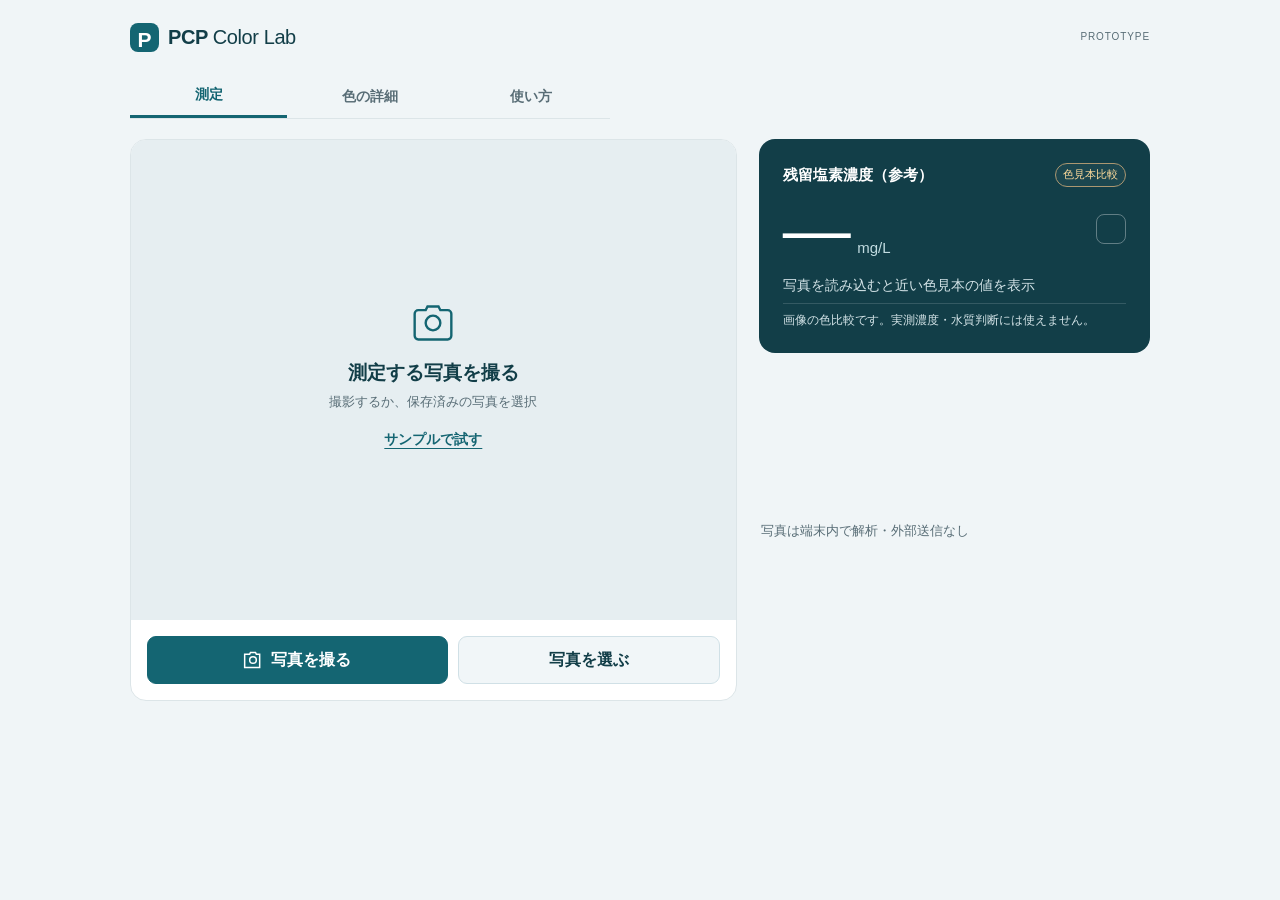
==== commit 8a5ab1e7: "Compare sample colors against five supplied DPD chart references; label results as uncalibrated imag" ====
--- a/index.html
+++ b/index.html
@@ -1,14 +1,14 @@
 <!doctype html>
-<html lang="ja"><head><meta charset="utf-8"><meta name="viewport" content="width=device-width, initial-scale=1, viewport-fit=cover"><meta name="theme-color" content="#123e48"><meta name="pcp-shell" content="pcp-github-v2"><title>PCP Color Lab | 写真で測定</title><meta name="description" content="写真を選び、測定範囲を調整して色を解析。未校正の残留塩素濃度デモ。"><link rel="stylesheet" href="style.css"><link rel="icon" href="favicon.svg"><link rel="manifest" href="manifest.webmanifest"><link rel="apple-touch-icon" href="icons/apple-touch-icon.png"><meta name="apple-mobile-web-app-capable" content="yes"><meta name="apple-mobile-web-app-title" content="PCP Color Lab"></head>
+<html lang="ja"><head><meta charset="utf-8"><meta name="viewport" content="width=device-width, initial-scale=1, viewport-fit=cover"><meta name="theme-color" content="#123e48"><meta name="pcp-shell" content="pcp-github-v4"><title>PCP Color Lab | 写真で測定</title><meta name="description" content="写真を選び、測定範囲を調整して色を解析。DPD色見本との比較による参考値。"><link rel="stylesheet" href="style.css"><link rel="icon" href="favicon.svg"><link rel="manifest" href="manifest.webmanifest"><link rel="apple-touch-icon" href="icons/apple-touch-icon.png"><meta name="apple-mobile-web-app-capable" content="yes"><meta name="apple-mobile-web-app-title" content="PCP Color Lab"></head>
 <body><div class="app-shell"><header><div class="brand"><span class="mark">P</span><h1>PCP <span>Color Lab</span></h1></div><span class="prototype">PROTOTYPE</span></header>
 <nav role="tablist" aria-label="画面切り替え"><button role="tab" id="tab-measure" aria-selected="true" aria-controls="measure">測定</button><button role="tab" id="tab-detail" aria-selected="false" aria-controls="detail" tabindex="-1">色の詳細</button><button role="tab" id="tab-guide" aria-selected="false" aria-controls="guide" tabindex="-1">使い方</button></nav>
 <main><section id="measure" role="tabpanel" aria-labelledby="tab-measure">
 <div class="photo-card"><div id="drop-zone" class="photo-stage"><div id="empty"><svg width="44" height="44" viewBox="0 0 24 24" fill="none" stroke="currentColor" stroke-width="1.3" aria-hidden="true"><path d="M8 5l1-2h6l1 2h4a2 2 0 012 2v12a2 2 0 01-2 2H4a2 2 0 01-2-2V7a2 2 0 012-2z"/><circle cx="12" cy="12" r="4"/></svg><h2>測定する写真を撮る</h2><p>撮影するか、保存済みの写真を選択</p><button id="demo" class="sample">サンプルで試す</button></div><canvas id="preview" hidden tabindex="0" role="img" aria-label="試料の写真。タップで範囲を移動、枠の右下をドラッグして大きさを変更。矢印キーでも移動できます。"></canvas><div id="roi-selection" hidden><span id="roi-label">測定範囲</span><button id="resize-roi" aria-label="測定範囲のサイズを変更。ドラッグまたは矢印キーで調整">↘</button></div><span id="sample-label" hidden>サンプル画像</span><div id="photo-tools" hidden><button id="center" disabled>中央</button><div class="size-buttons"><button id="smaller" aria-label="測定範囲を小さくする">−</button><output id="size-value">20%</output><button id="larger" aria-label="測定範囲を大きくする">＋</button></div></div></div>
 <div class="capture-actions"><label class="button primary" for="camera"><svg width="20" height="20" viewBox="0 0 24 24" fill="none" stroke="currentColor" stroke-width="1.8" aria-hidden="true"><path d="M8 5l1-2h6l1 2h4v16H2V5z"/><circle cx="12" cy="12" r="4"/></svg>写真を撮る<input id="camera" type="file" accept="image/*" capture="environment"></label><label class="button secondary" for="upload">写真を選ぶ<input id="upload" type="file" accept="image/*"></label></div></div>
 <p id="message" class="message" role="status" aria-live="polite">写真は端末内で解析・外部送信なし</p>
-<section class="result-card" aria-label="残留塩素濃度"><div class="result-top"><h2>残留塩素濃度</h2><span class="badge">未校正・デモ値</span></div><div class="result-line"><div class="big-value"><output id="concentration">—</output><span>mg/L</span></div><span id="swatch" aria-label="平均色"></span></div><p id="estimate-note">写真を読み込むと仮の換算値を表示</p><p class="disclaimer">実測濃度ではありません。水質判断には使えません。</p></section>
+<section class="result-card" aria-label="残留塩素濃度"><div class="result-top"><h2>残留塩素濃度（参考）</h2><span class="badge">色見本比較</span></div><div class="result-line"><div class="big-value"><output id="concentration">—</output><span>mg/L</span></div><span id="swatch" aria-label="平均色"></span></div><p id="estimate-note">写真を読み込むと近い色見本の値を表示</p><p class="disclaimer">画像の色比較です。実測濃度・水質判断には使えません。</p></section>
 </section>
-<section id="detail" role="tabpanel" aria-labelledby="tab-detail" hidden><div class="panel"><p class="eyebrow">COLOR ANALYSIS</p><h2>選択範囲の色</h2><p class="subtext">測定タブで選んだ範囲の解析結果です。</p><div class="metric"><h3>平均RGB <small>sRGB / 0–255</small></h3><output id="rgb">— / — / —</output></div><div class="metric"><h3>HSV <small>色相 ° / 彩度 % / 明度 %</small></h3><output id="hsv">— / — / —</output></div><div class="metric"><h3>CIELAB <small>L* / a* / b* · D65・2°</small></h3><output id="lab">— / — / —</output></div><div class="metric"><h3>ピンク色の強度 <small>赤・青に対する緑の少なさ</small></h3><output id="intensity">—</output></div><progress id="strength" max="1" value="0"></progress><p id="quality" class="subtext">写真を読み込むと解析結果を表示します。</p></div><div class="panel"><h2>測定範囲</h2><p id="dimensions" class="subtext">写真未選択</p><label for="size">大きさ（写真の短辺に対する割合）</label><input id="size" type="range" min="5" max="60" value="20" disabled><p id="image-tag" class="subtext">画像未選択</p><p id="file-info" class="subtext"></p></div></section>
-<section id="guide" role="tabpanel" aria-labelledby="tab-guide" hidden><div class="panel"><p class="eyebrow">QUICK GUIDE</p><h2>撮る、範囲を合わせる、見る。</h2><ol><li>「写真を撮る」か「写真を選ぶ」で試料画像を読み込みます。</li><li>写真上をタップ／ドラッグして測定範囲を移動。枠の右下をドラッグすると大きさを変更できます。写真上の＋／−でも調整できます。</li><li>写真の下に仮の濃度、色の詳細タブにRGB・HSV・Labを表示します。</li></ol><p>反射や容器の縁を避け、均一な部分を選んでください。キーボードでは写真の矢印キーで移動、右下のハンドルの矢印キーでサイズを調整できます。</p></div>
+<section id="detail" role="tabpanel" aria-labelledby="tab-detail" hidden><div class="panel"><p class="eyebrow">COLOR ANALYSIS</p><h2>選択範囲の色</h2><p class="subtext">測定タブで選んだ範囲の解析結果です。</p><div class="metric"><h3>平均RGB <small>sRGB / 0–255</small></h3><output id="rgb">— / — / —</output></div><div class="metric"><h3>HSV <small>色相 ° / 彩度 % / 明度 %</small></h3><output id="hsv">— / — / —</output></div><div class="metric"><h3>CIELAB <small>L* / a* / b* · D65・2°</small></h3><output id="lab">— / — / —</output></div><div class="metric"><h3>ピンク色の強度 <small>赤・青に対する緑の少なさ</small></h3><output id="intensity">—</output></div><progress id="strength" max="1" value="0"></progress><p id="quality" class="subtext">写真を読み込むと解析結果を表示します。</p></div><div class="panel"><h2>DPDの色見本</h2><p class="subtext">提供画像から抽出した5色 · 表示単位 mg/L</p><div id="reference-list" class="reference-list"></div><p id="reference-note" class="subtext">測定範囲の色に最も近い見本を表示します。</p><div class="metric"><h3>見本との色の距離 <small>ΔE76 · 小さいほど画像上の色が近い</small></h3><output id="reference-distance">—</output></div></div><div class="panel"><h2>測定範囲</h2><p id="dimensions" class="subtext">写真未選択</p><label for="size">大きさ（写真の短辺に対する割合）</label><input id="size" type="range" min="5" max="60" value="20" disabled><p id="image-tag" class="subtext">画像未選択</p><p id="file-info" class="subtext"></p></div></section>
+<section id="guide" role="tabpanel" aria-labelledby="tab-guide" hidden><div class="panel"><p class="eyebrow">QUICK GUIDE</p><h2>撮る、範囲を合わせる、見る。</h2><ol><li>「写真を撮る」か「写真を選ぶ」で試料画像を読み込みます。</li><li>写真上をタップ／ドラッグして測定範囲を移動。枠の右下をドラッグすると大きさを変更できます。写真上の＋／−でも調整できます。</li><li>写真の下に最も近い色見本の値、色の詳細タブにRGB・HSV・Labと5段階の見本を表示します。</li></ol><p>反射や容器の縁を避け、均一な部分を選んでください。キーボードでは写真の矢印キーで移動、右下のハンドルの矢印キーでサイズを調整できます。</p></div>
 <div class="panel"><h2>スマホに保存して使う</h2><p id="offline-status" role="status" aria-live="polite">オフライン利用の準備を確認しています…</p><button id="install-app" hidden>ホーム画面に追加</button><button id="retry-offline" hidden>再確認</button><p><strong>iPhone：</strong>Safariの共有メニュー →「ホーム画面に追加」→「追加」。表示される場合は「Webアプリとして開く」をオンにします。</p><p><strong>Android：</strong>Chromeのメニュー →「ホーム画面に追加」または「アプリをインストール」。</p><p>追加したアイコンから一度オンラインで開き、「オフライン準備完了」を確認してください。その後は機内モードでも解析できます。端末の保存領域が消えた場合は、オンラインで再準備してください。</p><div id="update-panel" hidden><p>新しい版を利用できます。更新すると現在の写真・解析結果は消えます。</p><button id="apply-update">更新して再読み込み</button></div></div>
-<div class="panel"><h2>未校正プロトタイプについて</h2><p>PhotonicCrystalPolymer（PCP）の画像解析を検討するPhase 1です。濃度は任意の式によるデモ値で、PCPの応答特性や実測濃度に基づくものではありません。</p><p>強度 I = max(0, ((R + B) / 2 − G) / 255)<br>デモ濃度 = 4 × I mg/L（I = 0〜0.5）。範囲外は外挿しません。</p><p>長辺1600px以下に縮小し、選択範囲の全画素の平均sRGBからHSV・CIELAB（D65・2°）へ変換。透明部分は白に合成します。露出やホワイトバランスは補正していません。</p><p>同じ撮影・試料条件で、参照測定した濃度と色を対応づけて校正する必要があります。</p><h3>写真の取り扱い</h3><p>写真・結果は端末内で処理し、サーバーに送信・保存しません。再読み込み・更新で解析中の写真と結果は消えます。写真ファイルは30MBまで。非対応形式はJPEG・PNGなどに変換してください。</p><a href="https://www.w3.org/Graphics/Color/srgb" target="_blank" rel="noreferrer">色変換の参考資料（W3C） ↗</a></div></section></main></div><script src="color.js"></script><script src="calibration.js"></script><script src="app.js"></script><script src="pwa.js"></script></body></html>
+<div class="panel"><h2>色見本との比較について</h2><p>提供された「DPD法残留塩素測定」の画像から、0.05・0.20・0.50・1.00・2.00 mg/Lの5色を取り出しています。画像の各色領域の中央から文字・境界を避けてRGBを抽出しました。メーカー・試薬条件・色見本の校正情報は確認できていません。</p><p>測定範囲の平均RGBをLab（D65・2°）へ変換し、5色の中で色の距離（ΔE76）が最も小さい段階を表示します。段階の間の濃度は補間しません。色の距離は濃度の誤差や信頼度を表す数値ではありません。</p><p>全ての見本から大きく離れた色（ΔE76が15超）は「比較できません」と表示します。このしきい値は明らかに異なる色を除く仮設定で、実測で検証した基準ではありません。</p><p>最小・最大の見本に近くても、0.05 mg/L未満・2.00 mg/L超・無色かどうかは判定できません。撮影した色と画像の色見本は、照明・容器・露出・ホワイトバランスの影響で一致しない場合があります。</p><p>長辺1600px以下に縮小して選択範囲の全画素を平均し、透明部分は白に合成します。照明や撮影条件の補正は行いません。ピンク色の強度は補助指標で、濃度の比較には使用しません。</p><p><strong>これはDPD色見本を使った未校正の参考比較です。</strong>実際の濃度を表示するには、同じ撮影・試薬・容器条件で参照測定した試料を用いて校正する必要があります。PCPの応答特性を検証したものでもありません。</p><h3>写真の取り扱い</h3><p>写真・結果は端末内で処理し、サーバーに送信・保存しません。再読み込み・更新で解析中の写真と結果は消えます。写真ファイルは30MBまで。非対応形式はJPEG・PNGなどに変換してください。</p><a href="https://www.w3.org/Graphics/Color/srgb" target="_blank" rel="noreferrer">色変換の参考資料（W3C） ↗</a></div></section></main></div><script src="color.js"></script><script src="calibration.js"></script><script src="app.js"></script><script src="pwa.js"></script></body></html>
--- a/style.css
+++ b/style.css
@@ -1 +1,3 @@
 :root{color-scheme:light;--ink:#123e48;--muted:#586d76;--line:#dce5e8;--teal:#146572;--bg:#f0f5f7}*{box-sizing:border-box}body{margin:0;background:var(--bg);color:var(--ink);font:16px/1.6 -apple-system,BlinkMacSystemFont,"Segoe UI","Hiragino Kaku Gothic ProN",sans-serif}.app-shell{max-width:680px;margin:auto;padding:0 16px calc(12px + env(safe-area-inset-bottom))}header{height:58px;display:flex;justify-content:space-between;align-items:center}.brand{display:flex;align-items:center;gap:9px}h1{font-size:20px;margin:0;font-weight:750;letter-spacing:-.02em}h1 span{font-weight:400}.mark{width:29px;height:29px;background:var(--teal);color:white;border-radius:8px;display:grid;place-items:center;font-weight:750;font-size:21px}.prototype{font-size:10px;letter-spacing:.09em;color:var(--muted)}nav{display:flex;margin:0 0 12px;border-bottom:1px solid var(--line);gap:4px}nav button{flex:1;border:0;border-radius:0;color:var(--muted);background:none;min-height:44px;padding:8px;font-size:14px}nav [aria-selected=true]{color:var(--teal);border-bottom:3px solid var(--teal);font-weight:750}h2{font-size:17px;line-height:1.45;margin:0}h3{font-size:15px;margin:0}p{margin:10px 0}button,.button{font-family:inherit;font-size:14px;line-height:1.35;cursor:pointer;min-height:44px;border:1px solid var(--line);background:white;color:var(--ink);border-radius:9px;padding:10px 14px;font-weight:600}button:disabled{opacity:.45;cursor:default}button:focus-visible,canvas:focus-visible,.button:focus-within,a:focus-visible{outline:3px solid #d84885;outline-offset:3px}.photo-card{background:#fff;border-radius:16px;overflow:hidden;border:1px solid var(--line)}.photo-stage{height:clamp(150px,calc(100svh - 420px),510px);position:relative;overflow:hidden;display:grid;place-items:center;background:#e6eef1;touch-action:none}.photo-stage.loaded{background:#1b3038}.photo-stage.dragover{outline:3px solid var(--teal);outline-offset:-4px}#empty{text-align:center;padding:14px;color:var(--muted)}#empty svg{color:var(--teal);margin-bottom:6px}#empty h2{font-size:19px;color:var(--ink)}#empty p{font-size:13px;margin:6px 0}.sample{border:0;background:transparent;color:var(--teal);text-decoration:underline;text-underline-offset:4px;min-height:40px}canvas{display:block;width:100%;height:100%;object-fit:contain;touch-action:none;cursor:crosshair;position:absolute;inset:0}#roi-selection{position:absolute;border:2px solid white;box-shadow:0 0 0 1500px #081b2850;cursor:move;touch-action:none;min-width:1px;min-height:1px}#roi-label{position:absolute;bottom:calc(100% + 6px);left:-2px;white-space:nowrap;font-size:11px;background:#123e48df;color:white;padding:2px 6px;border-radius:4px;pointer-events:none}#resize-roi{position:absolute;right:-18px;bottom:-18px;min-height:36px;width:36px;padding:0;border:2px solid white;color:white;background:var(--teal);border-radius:50%;font-size:24px;touch-action:none;cursor:nwse-resize}#sample-label{position:absolute;top:10px;left:10px;color:white;background:#123e48db;font-size:12px;padding:3px 7px;border-radius:5px;pointer-events:none}#photo-tools{position:absolute;bottom:10px;left:10px;right:10px;display:flex;justify-content:space-between;align-items:center;pointer-events:none}#photo-tools button,.size-buttons{pointer-events:auto}#photo-tools button{color:white;background:#123e48e8;border:1px solid #ffffff55;min-height:40px;padding:7px 12px}.size-buttons{display:flex;align-items:center;border-radius:8px;background:#123e48e8;color:white;font-size:12px}.size-buttons output{min-width:42px;text-align:center}.size-buttons button{border:0!important;background:transparent!important;font-size:18px}.capture-actions{display:grid;grid-template-columns:1.15fr 1fr;gap:10px;padding:12px}.button{display:flex;align-items:center;justify-content:center;gap:8px;min-height:48px;font-size:16px}.primary{background:var(--teal);color:white;border-color:var(--teal)}.secondary{background:#f1f6f8;border-color:#d0e0e6}input[type=file]{position:absolute;width:1px;height:1px;opacity:0}.message{font-size:12px;color:var(--muted);line-height:1.5;margin:7px 2px;min-height:18px}.message.error{color:#a12d40}.result-card{padding:14px 18px;border-radius:16px;background:var(--ink);color:white}.result-top{display:flex;justify-content:space-between;gap:10px;align-items:center}.result-top h2{font-size:15px}.badge{white-space:nowrap;font-size:11px;background:#ffffff0a;border:1px solid #ab9771;color:#ffdc9c;padding:2px 7px;border-radius:20px}.result-line{display:flex;align-items:center;justify-content:space-between}.big-value{display:flex;align-items:baseline;gap:9px}.big-value output{font-size:48px;line-height:1.25;font-weight:500;letter-spacing:-.035em;font-variant-numeric:tabular-nums}.big-value>span{font-size:15px;color:#c2dce1}#swatch{display:block;width:30px;height:30px;border:1px solid #ffffff55;border-radius:8px;background:transparent}.result-card p{font-size:12px;line-height:1.5;color:#d3e3e7;margin:3px 0}.result-card .disclaimer{font-size:11px;margin:7px 0 0;border-top:1px solid #ffffff25;padding-top:7px}.panel{border:1px solid var(--line);border-radius:16px;background:white;padding:22px;margin-bottom:14px}.panel h2{margin-bottom:12px}.panel p,.panel li,.panel label{font-size:14px}.panel li{margin-bottom:12px}.panel ol{padding-left:22px}.eyebrow{letter-spacing:.12em;color:var(--teal);font-size:11px!important;font-weight:700;margin-top:0}.subtext{color:var(--muted);overflow-wrap:anywhere}.metric{padding:17px 0;border-top:1px solid var(--line);display:flex;gap:12px;justify-content:space-between;align-items:center}.metric h3{font-size:15px}.metric small{display:block;color:var(--muted);font-size:11px;font-weight:400}.metric output{font-size:17px;font-weight:650;white-space:nowrap;font-variant-numeric:tabular-nums}progress,input[type=range]{width:100%;accent-color:var(--teal)}progress{height:7px}input[type=range]{min-height:44px}a{color:var(--teal)}#update-panel{border-top:1px solid var(--line);margin-top:14px;padding-top:8px}[hidden]{display:none!important}@media(max-width:360px){.app-shell{padding-left:12px;padding-right:12px}.prototype{display:none}.metric{display:block}.metric output{display:block;margin-top:6px}.photo-stage{height:clamp(150px,calc(100svh - 420px),510px)}.capture-actions{padding:10px}.result-card{padding:12px 14px}}@media(orientation:landscape) and (max-height:500px){.photo-stage{height:230px}}@media(min-width:800px){.app-shell{max-width:1080px;padding:0 30px 28px}header{height:74px}nav{max-width:480px;margin-bottom:20px}#measure{display:grid;grid-template-columns:minmax(0,1.55fr) minmax(0,1fr);gap:0 22px;align-items:start}.photo-card{grid-row:1/3}.photo-stage{height:480px}.result-card{grid-column:2;grid-row:1;padding:24px}.message{grid-column:2;grid-row:2;align-self:start;font-size:13px;margin-top:14px}.big-value output{font-size:68px}.result-card p{font-size:14px}.result-card .disclaimer{font-size:12px}#detail,#guide{max-width:720px}.photo-card .capture-actions{padding:16px}}@media(prefers-reduced-motion:reduce){*{scroll-behavior:auto!important}}
+
+.reference-list{display:grid;grid-template-columns:repeat(5,minmax(0,1fr));gap:5px;margin-top:16px}.reference-item{text-align:center;font-size:14px;min-width:0;border:2px solid transparent;border-radius:9px;padding:3px}.reference-chip{height:70px;border:1px solid #e4dce2;border-radius:5px;margin-bottom:5px}.reference-item.is-match{border-color:var(--teal)}.match-label{display:block;height:20px;font-size:11px;color:var(--teal)}
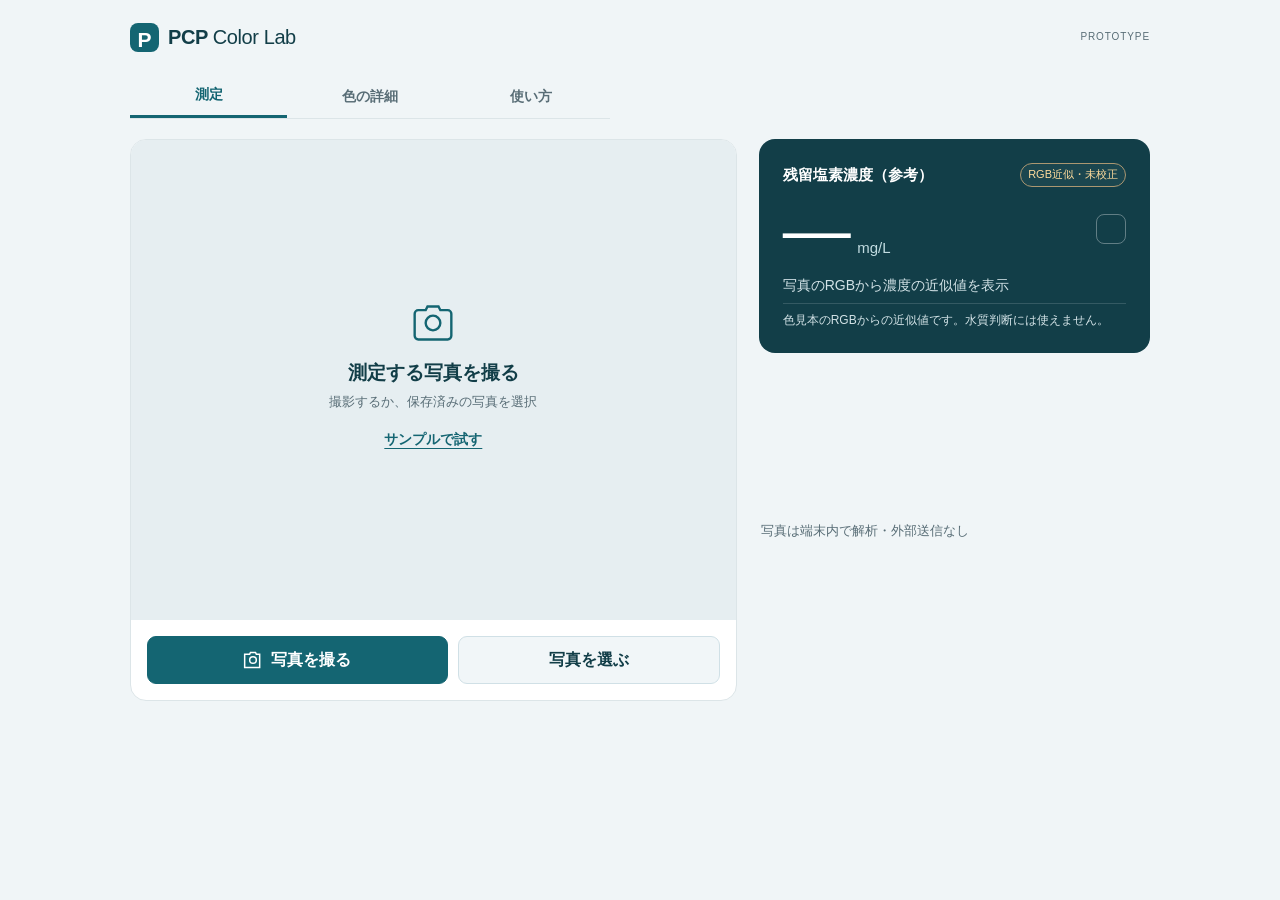
==== commit 8b4b26b7: "Estimate chlorine continuously by interpolating chart RGB references" ====
--- a/index.html
+++ b/index.html
@@ -1,14 +1,14 @@
 <!doctype html>
-<html lang="ja"><head><meta charset="utf-8"><meta name="viewport" content="width=device-width, initial-scale=1, viewport-fit=cover"><meta name="theme-color" content="#123e48"><meta name="pcp-shell" content="pcp-github-v4"><title>PCP Color Lab | 写真で測定</title><meta name="description" content="写真を選び、測定範囲を調整して色を解析。DPD色見本との比較による参考値。"><link rel="stylesheet" href="style.css"><link rel="icon" href="favicon.svg"><link rel="manifest" href="manifest.webmanifest"><link rel="apple-touch-icon" href="icons/apple-touch-icon.png"><meta name="apple-mobile-web-app-capable" content="yes"><meta name="apple-mobile-web-app-title" content="PCP Color Lab"></head>
+<html lang="ja"><head><meta charset="utf-8"><meta name="viewport" content="width=device-width, initial-scale=1, viewport-fit=cover"><meta name="theme-color" content="#123e48"><meta name="pcp-shell" content="pcp-github-v5"><title>PCP Color Lab | 写真で測定</title><meta name="description" content="写真を選び、測定範囲を調整して色を解析。DPD色見本のRGB補間による近似値。"><link rel="stylesheet" href="style.css"><link rel="icon" href="favicon.svg"><link rel="manifest" href="manifest.webmanifest"><link rel="apple-touch-icon" href="icons/apple-touch-icon.png"><meta name="apple-mobile-web-app-capable" content="yes"><meta name="apple-mobile-web-app-title" content="PCP Color Lab"></head>
 <body><div class="app-shell"><header><div class="brand"><span class="mark">P</span><h1>PCP <span>Color Lab</span></h1></div><span class="prototype">PROTOTYPE</span></header>
 <nav role="tablist" aria-label="画面切り替え"><button role="tab" id="tab-measure" aria-selected="true" aria-controls="measure">測定</button><button role="tab" id="tab-detail" aria-selected="false" aria-controls="detail" tabindex="-1">色の詳細</button><button role="tab" id="tab-guide" aria-selected="false" aria-controls="guide" tabindex="-1">使い方</button></nav>
 <main><section id="measure" role="tabpanel" aria-labelledby="tab-measure">
 <div class="photo-card"><div id="drop-zone" class="photo-stage"><div id="empty"><svg width="44" height="44" viewBox="0 0 24 24" fill="none" stroke="currentColor" stroke-width="1.3" aria-hidden="true"><path d="M8 5l1-2h6l1 2h4a2 2 0 012 2v12a2 2 0 01-2 2H4a2 2 0 01-2-2V7a2 2 0 012-2z"/><circle cx="12" cy="12" r="4"/></svg><h2>測定する写真を撮る</h2><p>撮影するか、保存済みの写真を選択</p><button id="demo" class="sample">サンプルで試す</button></div><canvas id="preview" hidden tabindex="0" role="img" aria-label="試料の写真。タップで範囲を移動、枠の右下をドラッグして大きさを変更。矢印キーでも移動できます。"></canvas><div id="roi-selection" hidden><span id="roi-label">測定範囲</span><button id="resize-roi" aria-label="測定範囲のサイズを変更。ドラッグまたは矢印キーで調整">↘</button></div><span id="sample-label" hidden>サンプル画像</span><div id="photo-tools" hidden><button id="center" disabled>中央</button><div class="size-buttons"><button id="smaller" aria-label="測定範囲を小さくする">−</button><output id="size-value">20%</output><button id="larger" aria-label="測定範囲を大きくする">＋</button></div></div></div>
 <div class="capture-actions"><label class="button primary" for="camera"><svg width="20" height="20" viewBox="0 0 24 24" fill="none" stroke="currentColor" stroke-width="1.8" aria-hidden="true"><path d="M8 5l1-2h6l1 2h4v16H2V5z"/><circle cx="12" cy="12" r="4"/></svg>写真を撮る<input id="camera" type="file" accept="image/*" capture="environment"></label><label class="button secondary" for="upload">写真を選ぶ<input id="upload" type="file" accept="image/*"></label></div></div>
 <p id="message" class="message" role="status" aria-live="polite">写真は端末内で解析・外部送信なし</p>
-<section class="result-card" aria-label="残留塩素濃度"><div class="result-top"><h2>残留塩素濃度（参考）</h2><span class="badge">色見本比較</span></div><div class="result-line"><div class="big-value"><output id="concentration">—</output><span>mg/L</span></div><span id="swatch" aria-label="平均色"></span></div><p id="estimate-note">写真を読み込むと近い色見本の値を表示</p><p class="disclaimer">画像の色比較です。実測濃度・水質判断には使えません。</p></section>
+<section class="result-card" aria-label="残留塩素濃度"><div class="result-top"><h2>残留塩素濃度（参考）</h2><span class="badge">RGB近似・未校正</span></div><div class="result-line"><div class="big-value"><output id="concentration">—</output><span>mg/L</span></div><span id="swatch" aria-label="平均色"></span></div><p id="estimate-note">写真のRGBから濃度の近似値を表示</p><p class="disclaimer">色見本のRGBからの近似値です。水質判断には使えません。</p></section>
 </section>
-<section id="detail" role="tabpanel" aria-labelledby="tab-detail" hidden><div class="panel"><p class="eyebrow">COLOR ANALYSIS</p><h2>選択範囲の色</h2><p class="subtext">測定タブで選んだ範囲の解析結果です。</p><div class="metric"><h3>平均RGB <small>sRGB / 0–255</small></h3><output id="rgb">— / — / —</output></div><div class="metric"><h3>HSV <small>色相 ° / 彩度 % / 明度 %</small></h3><output id="hsv">— / — / —</output></div><div class="metric"><h3>CIELAB <small>L* / a* / b* · D65・2°</small></h3><output id="lab">— / — / —</output></div><div class="metric"><h3>ピンク色の強度 <small>赤・青に対する緑の少なさ</small></h3><output id="intensity">—</output></div><progress id="strength" max="1" value="0"></progress><p id="quality" class="subtext">写真を読み込むと解析結果を表示します。</p></div><div class="panel"><h2>DPDの色見本</h2><p class="subtext">提供画像から抽出した5色 · 表示単位 mg/L</p><div id="reference-list" class="reference-list"></div><p id="reference-note" class="subtext">測定範囲の色に最も近い見本を表示します。</p><div class="metric"><h3>見本との色の距離 <small>ΔE76 · 小さいほど画像上の色が近い</small></h3><output id="reference-distance">—</output></div></div><div class="panel"><h2>測定範囲</h2><p id="dimensions" class="subtext">写真未選択</p><label for="size">大きさ（写真の短辺に対する割合）</label><input id="size" type="range" min="5" max="60" value="20" disabled><p id="image-tag" class="subtext">画像未選択</p><p id="file-info" class="subtext"></p></div></section>
-<section id="guide" role="tabpanel" aria-labelledby="tab-guide" hidden><div class="panel"><p class="eyebrow">QUICK GUIDE</p><h2>撮る、範囲を合わせる、見る。</h2><ol><li>「写真を撮る」か「写真を選ぶ」で試料画像を読み込みます。</li><li>写真上をタップ／ドラッグして測定範囲を移動。枠の右下をドラッグすると大きさを変更できます。写真上の＋／−でも調整できます。</li><li>写真の下に最も近い色見本の値、色の詳細タブにRGB・HSV・Labと5段階の見本を表示します。</li></ol><p>反射や容器の縁を避け、均一な部分を選んでください。キーボードでは写真の矢印キーで移動、右下のハンドルの矢印キーでサイズを調整できます。</p></div>
+<section id="detail" role="tabpanel" aria-labelledby="tab-detail" hidden><div class="panel"><p class="eyebrow">COLOR ANALYSIS</p><h2>選択範囲の色</h2><p class="subtext">測定タブで選んだ範囲の解析結果です。</p><div class="metric"><h3>平均RGB <small>sRGB / 0–255</small></h3><output id="rgb">— / — / —</output></div><div class="metric"><h3>HSV <small>色相 ° / 彩度 % / 明度 %</small></h3><output id="hsv">— / — / —</output></div><div class="metric"><h3>CIELAB <small>L* / a* / b* · D65・2°</small></h3><output id="lab">— / — / —</output></div><div class="metric"><h3>ピンク色の強度 <small>赤・青に対する緑の少なさ</small></h3><output id="intensity">—</output></div><progress id="strength" max="1" value="0"></progress><p id="quality" class="subtext">写真を読み込むと解析結果を表示します。</p></div><div class="panel"><h2>DPDの色見本</h2><p class="subtext">提供画像から抽出した5色 · 表示単位 mg/L</p><div id="reference-list" class="reference-list"></div><p id="reference-note" class="subtext">近似に使用する2つの基準色を示します。</p><div class="metric"><h3>近似RGBとの差 <small>RGB距離 · 小さいほど補間色に近い</small></h3><output id="reference-distance">—</output></div><details class="rgb-table"><summary>基準RGB値を見る</summary><table><thead><tr><th>mg/L</th><th>R</th><th>G</th><th>B</th></tr></thead><tbody id="reference-rgb-body"></tbody></table></details></div><div class="panel"><h2>測定範囲</h2><p id="dimensions" class="subtext">写真未選択</p><label for="size">大きさ（写真の短辺に対する割合）</label><input id="size" type="range" min="5" max="60" value="20" disabled><p id="image-tag" class="subtext">画像未選択</p><p id="file-info" class="subtext"></p></div></section>
+<section id="guide" role="tabpanel" aria-labelledby="tab-guide" hidden><div class="panel"><p class="eyebrow">QUICK GUIDE</p><h2>撮る、範囲を合わせる、見る。</h2><ol><li>「写真を撮る」か「写真を選ぶ」で試料画像を読み込みます。</li><li>写真上をタップ／ドラッグして測定範囲を移動。枠の右下をドラッグすると大きさを変更できます。写真上の＋／−でも調整できます。</li><li>写真の下に色見本のRGBから求めた近似値、色の詳細タブにRGB・HSV・Labと5段階の見本を表示します。</li></ol><p>反射や容器の縁を避け、均一な部分を選んでください。キーボードでは写真の矢印キーで移動、右下のハンドルの矢印キーでサイズを調整できます。</p></div>
 <div class="panel"><h2>スマホに保存して使う</h2><p id="offline-status" role="status" aria-live="polite">オフライン利用の準備を確認しています…</p><button id="install-app" hidden>ホーム画面に追加</button><button id="retry-offline" hidden>再確認</button><p><strong>iPhone：</strong>Safariの共有メニュー →「ホーム画面に追加」→「追加」。表示される場合は「Webアプリとして開く」をオンにします。</p><p><strong>Android：</strong>Chromeのメニュー →「ホーム画面に追加」または「アプリをインストール」。</p><p>追加したアイコンから一度オンラインで開き、「オフライン準備完了」を確認してください。その後は機内モードでも解析できます。端末の保存領域が消えた場合は、オンラインで再準備してください。</p><div id="update-panel" hidden><p>新しい版を利用できます。更新すると現在の写真・解析結果は消えます。</p><button id="apply-update">更新して再読み込み</button></div></div>
-<div class="panel"><h2>色見本との比較について</h2><p>提供された「DPD法残留塩素測定」の画像から、0.05・0.20・0.50・1.00・2.00 mg/Lの5色を取り出しています。画像の各色領域の中央から文字・境界を避けてRGBを抽出しました。メーカー・試薬条件・色見本の校正情報は確認できていません。</p><p>測定範囲の平均RGBをLab（D65・2°）へ変換し、5色の中で色の距離（ΔE76）が最も小さい段階を表示します。段階の間の濃度は補間しません。色の距離は濃度の誤差や信頼度を表す数値ではありません。</p><p>全ての見本から大きく離れた色（ΔE76が15超）は「比較できません」と表示します。このしきい値は明らかに異なる色を除く仮設定で、実測で検証した基準ではありません。</p><p>最小・最大の見本に近くても、0.05 mg/L未満・2.00 mg/L超・無色かどうかは判定できません。撮影した色と画像の色見本は、照明・容器・露出・ホワイトバランスの影響で一致しない場合があります。</p><p>長辺1600px以下に縮小して選択範囲の全画素を平均し、透明部分は白に合成します。照明や撮影条件の補正は行いません。ピンク色の強度は補助指標で、濃度の比較には使用しません。</p><p><strong>これはDPD色見本を使った未校正の参考比較です。</strong>実際の濃度を表示するには、同じ撮影・試薬・容器条件で参照測定した試料を用いて校正する必要があります。PCPの応答特性を検証したものでもありません。</p><h3>写真の取り扱い</h3><p>写真・結果は端末内で処理し、サーバーに送信・保存しません。再読み込み・更新で解析中の写真と結果は消えます。写真ファイルは30MBまで。非対応形式はJPEG・PNGなどに変換してください。</p><a href="https://www.w3.org/Graphics/Color/srgb" target="_blank" rel="noreferrer">色変換の参考資料（W3C） ↗</a></div></section></main></div><script src="color.js"></script><script src="calibration.js"></script><script src="app.js"></script><script src="pwa.js"></script></body></html>
+<div class="panel"><h2>色見本との比較について</h2><p>提供された「DPD法残留塩素測定」の画像から、0.05・0.20・0.50・1.00・2.00 mg/Lの5色を取り出しています。画像の各色領域の中央から文字・境界を避けてRGBを抽出しました。メーカー・試薬条件・色見本の校正情報は確認できていません。</p><p>色見本のRGBと濃度を対応づけ、隣り合う基準色のRGBを直線で結びます。測定範囲の平均RGBに最も近い線上の位置を求め、その位置の比率で濃度を区分線形補間します。R・G・Bの3成分を同じ重みで使用します。</p><p>例えば0.20と0.50 mg/LのRGBのちょうど中間なら、近似値は0.35 mg/Lです。0.05〜2.00 mg/Lの範囲内を補間し、範囲外は外挿しません。白色・無色から0 mg/Lと判定することはできません。</p><p>補間色からのRGB距離が30を超える場合は近似値を表示しません。距離はRGB各成分（0〜255）の差を二乗して足した値の平方根です。このしきい値は異なる色を除く仮設定で、実測で検証した許容誤差ではありません。</p><p>濃度は小数第2位に丸めて表示しますが、0.01 mg/Lの測定精度を意味しません。画像の色を数値的に近似する方式で、DPDの実際の応答がRGBに対して線形であることを保証しません。照明・容器・露出・ホワイトバランスによって結果は変わります。</p><p>長辺1600px以下に縮小して選択範囲の全画素を平均し、透明部分は白に合成します。照明や撮影条件の補正は行いません。ピンク色の強度は補助指標で、濃度の比較には使用しません。</p><p><strong>これはDPD色見本のRGBを使った未校正の近似です。</strong>実際の濃度を表示するには、同じ撮影・試薬・容器条件で参照測定した試料を用いて校正する必要があります。PCPの応答特性を検証したものでもありません。</p><h3>写真の取り扱い</h3><p>写真・結果は端末内で処理し、サーバーに送信・保存しません。再読み込み・更新で解析中の写真と結果は消えます。写真ファイルは30MBまで。非対応形式はJPEG・PNGなどに変換してください。</p><a href="https://www.w3.org/Graphics/Color/srgb" target="_blank" rel="noreferrer">色変換の参考資料（W3C） ↗</a></div></section></main></div><script src="color.js"></script><script src="calibration.js"></script><script src="app.js"></script><script src="pwa.js"></script></body></html>
--- a/style.css
+++ b/style.css
@@ -1,3 +1,5 @@
 :root{color-scheme:light;--ink:#123e48;--muted:#586d76;--line:#dce5e8;--teal:#146572;--bg:#f0f5f7}*{box-sizing:border-box}body{margin:0;background:var(--bg);color:var(--ink);font:16px/1.6 -apple-system,BlinkMacSystemFont,"Segoe UI","Hiragino Kaku Gothic ProN",sans-serif}.app-shell{max-width:680px;margin:auto;padding:0 16px calc(12px + env(safe-area-inset-bottom))}header{height:58px;display:flex;justify-content:space-between;align-items:center}.brand{display:flex;align-items:center;gap:9px}h1{font-size:20px;margin:0;font-weight:750;letter-spacing:-.02em}h1 span{font-weight:400}.mark{width:29px;height:29px;background:var(--teal);color:white;border-radius:8px;display:grid;place-items:center;font-weight:750;font-size:21px}.prototype{font-size:10px;letter-spacing:.09em;color:var(--muted)}nav{display:flex;margin:0 0 12px;border-bottom:1px solid var(--line);gap:4px}nav button{flex:1;border:0;border-radius:0;color:var(--muted);background:none;min-height:44px;padding:8px;font-size:14px}nav [aria-selected=true]{color:var(--teal);border-bottom:3px solid var(--teal);font-weight:750}h2{font-size:17px;line-height:1.45;margin:0}h3{font-size:15px;margin:0}p{margin:10px 0}button,.button{font-family:inherit;font-size:14px;line-height:1.35;cursor:pointer;min-height:44px;border:1px solid var(--line);background:white;color:var(--ink);border-radius:9px;padding:10px 14px;font-weight:600}button:disabled{opacity:.45;cursor:default}button:focus-visible,canvas:focus-visible,.button:focus-within,a:focus-visible{outline:3px solid #d84885;outline-offset:3px}.photo-card{background:#fff;border-radius:16px;overflow:hidden;border:1px solid var(--line)}.photo-stage{height:clamp(150px,calc(100svh - 420px),510px);position:relative;overflow:hidden;display:grid;place-items:center;background:#e6eef1;touch-action:none}.photo-stage.loaded{background:#1b3038}.photo-stage.dragover{outline:3px solid var(--teal);outline-offset:-4px}#empty{text-align:center;padding:14px;color:var(--muted)}#empty svg{color:var(--teal);margin-bottom:6px}#empty h2{font-size:19px;color:var(--ink)}#empty p{font-size:13px;margin:6px 0}.sample{border:0;background:transparent;color:var(--teal);text-decoration:underline;text-underline-offset:4px;min-height:40px}canvas{display:block;width:100%;height:100%;object-fit:contain;touch-action:none;cursor:crosshair;position:absolute;inset:0}#roi-selection{position:absolute;border:2px solid white;box-shadow:0 0 0 1500px #081b2850;cursor:move;touch-action:none;min-width:1px;min-height:1px}#roi-label{position:absolute;bottom:calc(100% + 6px);left:-2px;white-space:nowrap;font-size:11px;background:#123e48df;color:white;padding:2px 6px;border-radius:4px;pointer-events:none}#resize-roi{position:absolute;right:-18px;bottom:-18px;min-height:36px;width:36px;padding:0;border:2px solid white;color:white;background:var(--teal);border-radius:50%;font-size:24px;touch-action:none;cursor:nwse-resize}#sample-label{position:absolute;top:10px;left:10px;color:white;background:#123e48db;font-size:12px;padding:3px 7px;border-radius:5px;pointer-events:none}#photo-tools{position:absolute;bottom:10px;left:10px;right:10px;display:flex;justify-content:space-between;align-items:center;pointer-events:none}#photo-tools button,.size-buttons{pointer-events:auto}#photo-tools button{color:white;background:#123e48e8;border:1px solid #ffffff55;min-height:40px;padding:7px 12px}.size-buttons{display:flex;align-items:center;border-radius:8px;background:#123e48e8;color:white;font-size:12px}.size-buttons output{min-width:42px;text-align:center}.size-buttons button{border:0!important;background:transparent!important;font-size:18px}.capture-actions{display:grid;grid-template-columns:1.15fr 1fr;gap:10px;padding:12px}.button{display:flex;align-items:center;justify-content:center;gap:8px;min-height:48px;font-size:16px}.primary{background:var(--teal);color:white;border-color:var(--teal)}.secondary{background:#f1f6f8;border-color:#d0e0e6}input[type=file]{position:absolute;width:1px;height:1px;opacity:0}.message{font-size:12px;color:var(--muted);line-height:1.5;margin:7px 2px;min-height:18px}.message.error{color:#a12d40}.result-card{padding:14px 18px;border-radius:16px;background:var(--ink);color:white}.result-top{display:flex;justify-content:space-between;gap:10px;align-items:center}.result-top h2{font-size:15px}.badge{white-space:nowrap;font-size:11px;background:#ffffff0a;border:1px solid #ab9771;color:#ffdc9c;padding:2px 7px;border-radius:20px}.result-line{display:flex;align-items:center;justify-content:space-between}.big-value{display:flex;align-items:baseline;gap:9px}.big-value output{font-size:48px;line-height:1.25;font-weight:500;letter-spacing:-.035em;font-variant-numeric:tabular-nums}.big-value>span{font-size:15px;color:#c2dce1}#swatch{display:block;width:30px;height:30px;border:1px solid #ffffff55;border-radius:8px;background:transparent}.result-card p{font-size:12px;line-height:1.5;color:#d3e3e7;margin:3px 0}.result-card .disclaimer{font-size:11px;margin:7px 0 0;border-top:1px solid #ffffff25;padding-top:7px}.panel{border:1px solid var(--line);border-radius:16px;background:white;padding:22px;margin-bottom:14px}.panel h2{margin-bottom:12px}.panel p,.panel li,.panel label{font-size:14px}.panel li{margin-bottom:12px}.panel ol{padding-left:22px}.eyebrow{letter-spacing:.12em;color:var(--teal);font-size:11px!important;font-weight:700;margin-top:0}.subtext{color:var(--muted);overflow-wrap:anywhere}.metric{padding:17px 0;border-top:1px solid var(--line);display:flex;gap:12px;justify-content:space-between;align-items:center}.metric h3{font-size:15px}.metric small{display:block;color:var(--muted);font-size:11px;font-weight:400}.metric output{font-size:17px;font-weight:650;white-space:nowrap;font-variant-numeric:tabular-nums}progress,input[type=range]{width:100%;accent-color:var(--teal)}progress{height:7px}input[type=range]{min-height:44px}a{color:var(--teal)}#update-panel{border-top:1px solid var(--line);margin-top:14px;padding-top:8px}[hidden]{display:none!important}@media(max-width:360px){.app-shell{padding-left:12px;padding-right:12px}.prototype{display:none}.metric{display:block}.metric output{display:block;margin-top:6px}.photo-stage{height:clamp(150px,calc(100svh - 420px),510px)}.capture-actions{padding:10px}.result-card{padding:12px 14px}}@media(orientation:landscape) and (max-height:500px){.photo-stage{height:230px}}@media(min-width:800px){.app-shell{max-width:1080px;padding:0 30px 28px}header{height:74px}nav{max-width:480px;margin-bottom:20px}#measure{display:grid;grid-template-columns:minmax(0,1.55fr) minmax(0,1fr);gap:0 22px;align-items:start}.photo-card{grid-row:1/3}.photo-stage{height:480px}.result-card{grid-column:2;grid-row:1;padding:24px}.message{grid-column:2;grid-row:2;align-self:start;font-size:13px;margin-top:14px}.big-value output{font-size:68px}.result-card p{font-size:14px}.result-card .disclaimer{font-size:12px}#detail,#guide{max-width:720px}.photo-card .capture-actions{padding:16px}}@media(prefers-reduced-motion:reduce){*{scroll-behavior:auto!important}}
 
 .reference-list{display:grid;grid-template-columns:repeat(5,minmax(0,1fr));gap:5px;margin-top:16px}.reference-item{text-align:center;font-size:14px;min-width:0;border:2px solid transparent;border-radius:9px;padding:3px}.reference-chip{height:70px;border:1px solid #e4dce2;border-radius:5px;margin-bottom:5px}.reference-item.is-match{border-color:var(--teal)}.match-label{display:block;height:20px;font-size:11px;color:var(--teal)}
+
+.rgb-table summary{cursor:pointer;min-height:44px;padding:10px 0;font-size:14px}.rgb-table table{width:100%;border-collapse:collapse;font-size:14px;font-variant-numeric:tabular-nums}.rgb-table th,.rgb-table td{padding:8px;text-align:right;border-bottom:1px solid var(--line)}
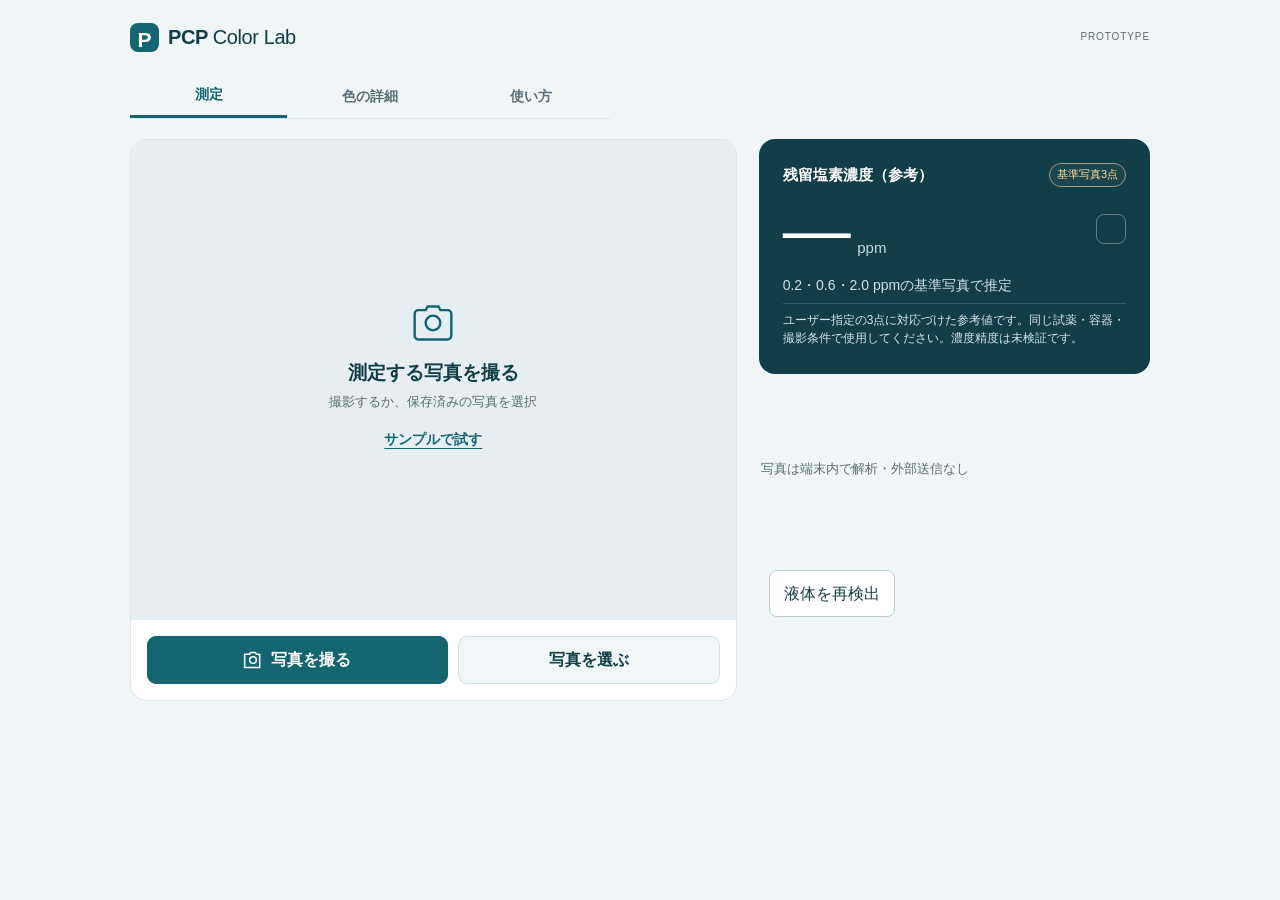
==== commit 245ec5c0: "Fit DPD liquid photo references at 0.2, 0.6 and 2.0 ppm with selectable liquid regions" ====
--- a/index.html
+++ b/index.html
@@ -1,14 +1,16 @@
 <!doctype html>
-<html lang="ja"><head><meta charset="utf-8"><meta name="viewport" content="width=device-width, initial-scale=1, viewport-fit=cover"><meta name="theme-color" content="#123e48"><meta name="pcp-shell" content="pcp-github-v5"><title>PCP Color Lab | 写真で測定</title><meta name="description" content="写真を選び、測定範囲を調整して色を解析。DPD色見本のRGB補間による近似値。"><link rel="stylesheet" href="style.css"><link rel="icon" href="favicon.svg"><link rel="manifest" href="manifest.webmanifest"><link rel="apple-touch-icon" href="icons/apple-touch-icon.png"><meta name="apple-mobile-web-app-capable" content="yes"><meta name="apple-mobile-web-app-title" content="PCP Color Lab"></head>
+<html lang="ja"><head><meta charset="utf-8"><meta name="viewport" content="width=device-width, initial-scale=1, viewport-fit=cover"><meta name="theme-color" content="#123e48"><meta name="pcp-shell" content="pcp-github-v7-liquid3-r1"><title>PCP Color Lab | 写真で測定</title><meta name="description" content="写真を選び、測定範囲を調整して色を解析。DPD溶液の3点の基準写真による濃度推定。"><link rel="stylesheet" href="style.css"><link rel="icon" href="favicon.svg"><link rel="manifest" href="manifest.webmanifest"><link rel="apple-touch-icon" href="icons/apple-touch-icon.png"><meta name="apple-mobile-web-app-capable" content="yes"><meta name="apple-mobile-web-app-title" content="PCP Color Lab"></head>
 <body><div class="app-shell"><header><div class="brand"><span class="mark">P</span><h1>PCP <span>Color Lab</span></h1></div><span class="prototype">PROTOTYPE</span></header>
 <nav role="tablist" aria-label="画面切り替え"><button role="tab" id="tab-measure" aria-selected="true" aria-controls="measure">測定</button><button role="tab" id="tab-detail" aria-selected="false" aria-controls="detail" tabindex="-1">色の詳細</button><button role="tab" id="tab-guide" aria-selected="false" aria-controls="guide" tabindex="-1">使い方</button></nav>
 <main><section id="measure" role="tabpanel" aria-labelledby="tab-measure">
 <div class="photo-card"><div id="drop-zone" class="photo-stage"><div id="empty"><svg width="44" height="44" viewBox="0 0 24 24" fill="none" stroke="currentColor" stroke-width="1.3" aria-hidden="true"><path d="M8 5l1-2h6l1 2h4a2 2 0 012 2v12a2 2 0 01-2 2H4a2 2 0 01-2-2V7a2 2 0 012-2z"/><circle cx="12" cy="12" r="4"/></svg><h2>測定する写真を撮る</h2><p>撮影するか、保存済みの写真を選択</p><button id="demo" class="sample">サンプルで試す</button></div><canvas id="preview" hidden tabindex="0" role="img" aria-label="試料の写真。タップで範囲を移動、枠の右下をドラッグして大きさを変更。矢印キーでも移動できます。"></canvas><div id="roi-selection" hidden><span id="roi-label">測定範囲</span><button id="resize-roi" aria-label="測定範囲のサイズを変更。ドラッグまたは矢印キーで調整">↘</button></div><span id="sample-label" hidden>サンプル画像</span><div id="photo-tools" hidden><button id="center" disabled>中央</button><div class="size-buttons"><button id="smaller" aria-label="測定範囲を小さくする">−</button><output id="size-value">20%</output><button id="larger" aria-label="測定範囲を大きくする">＋</button></div></div></div>
 <div class="capture-actions"><label class="button primary" for="camera"><svg width="20" height="20" viewBox="0 0 24 24" fill="none" stroke="currentColor" stroke-width="1.8" aria-hidden="true"><path d="M8 5l1-2h6l1 2h4v16H2V5z"/><circle cx="12" cy="12" r="4"/></svg>写真を撮る<input id="camera" type="file" accept="image/*" capture="environment"></label><label class="button secondary" for="upload">写真を選ぶ<input id="upload" type="file" accept="image/*"></label></div></div>
 <p id="message" class="message" role="status" aria-live="polite">写真は端末内で解析・外部送信なし</p>
-<section class="result-card" aria-label="残留塩素濃度"><div class="result-top"><h2>残留塩素濃度（参考）</h2><span class="badge">RGB近似・未校正</span></div><div class="result-line"><div class="big-value"><output id="concentration">—</output><span>mg/L</span></div><span id="swatch" aria-label="平均色"></span></div><p id="estimate-note">写真のRGBから濃度の近似値を表示</p><p class="disclaimer">色見本のRGBからの近似値です。水質判断には使えません。</p></section>
+<div class="sample-picker"><div id="liquid-candidates" aria-label="測定する液体候補"></div><button id="redetect" type="button">液体を再検出</button></div>
+<section class="result-card" aria-label="残留塩素濃度"><div class="result-top"><h2>残留塩素濃度（参考）</h2><span class="badge">基準写真3点</span></div><div class="result-line"><div class="big-value"><output id="concentration">—</output><span>ppm</span></div><span id="swatch" aria-label="代表色"></span></div><p id="estimate-note">0.2・0.6・2.0 ppmの基準写真で推定</p><p class="disclaimer">ユーザー指定の3点に対応づけた参考値です。同じ試薬・容器・撮影条件で使用してください。濃度精度は未検証です。</p><p id="measurement-quality" class="subtext" role="status"></p></section>
 </section>
-<section id="detail" role="tabpanel" aria-labelledby="tab-detail" hidden><div class="panel"><p class="eyebrow">COLOR ANALYSIS</p><h2>選択範囲の色</h2><p class="subtext">測定タブで選んだ範囲の解析結果です。</p><div class="metric"><h3>平均RGB <small>sRGB / 0–255</small></h3><output id="rgb">— / — / —</output></div><div class="metric"><h3>HSV <small>色相 ° / 彩度 % / 明度 %</small></h3><output id="hsv">— / — / —</output></div><div class="metric"><h3>CIELAB <small>L* / a* / b* · D65・2°</small></h3><output id="lab">— / — / —</output></div><div class="metric"><h3>ピンク色の強度 <small>赤・青に対する緑の少なさ</small></h3><output id="intensity">—</output></div><progress id="strength" max="1" value="0"></progress><p id="quality" class="subtext">写真を読み込むと解析結果を表示します。</p></div><div class="panel"><h2>DPDの色見本</h2><p class="subtext">提供画像から抽出した5色 · 表示単位 mg/L</p><div id="reference-list" class="reference-list"></div><p id="reference-note" class="subtext">近似に使用する2つの基準色を示します。</p><div class="metric"><h3>近似RGBとの差 <small>RGB距離 · 小さいほど補間色に近い</small></h3><output id="reference-distance">—</output></div><details class="rgb-table"><summary>基準RGB値を見る</summary><table><thead><tr><th>mg/L</th><th>R</th><th>G</th><th>B</th></tr></thead><tbody id="reference-rgb-body"></tbody></table></details></div><div class="panel"><h2>測定範囲</h2><p id="dimensions" class="subtext">写真未選択</p><label for="size">大きさ（写真の短辺に対する割合）</label><input id="size" type="range" min="5" max="60" value="20" disabled><p id="image-tag" class="subtext">画像未選択</p><p id="file-info" class="subtext"></p></div></section>
-<section id="guide" role="tabpanel" aria-labelledby="tab-guide" hidden><div class="panel"><p class="eyebrow">QUICK GUIDE</p><h2>撮る、範囲を合わせる、見る。</h2><ol><li>「写真を撮る」か「写真を選ぶ」で試料画像を読み込みます。</li><li>写真上をタップ／ドラッグして測定範囲を移動。枠の右下をドラッグすると大きさを変更できます。写真上の＋／−でも調整できます。</li><li>写真の下に色見本のRGBから求めた近似値、色の詳細タブにRGB・HSV・Labと5段階の見本を表示します。</li></ol><p>反射や容器の縁を避け、均一な部分を選んでください。キーボードでは写真の矢印キーで移動、右下のハンドルの矢印キーでサイズを調整できます。</p></div>
+<section id="detail" role="tabpanel" aria-labelledby="tab-detail" hidden><div class="panel"><p class="eyebrow">COLOR ANALYSIS</p><h2>選択範囲の色</h2><p class="subtext">測定タブで選んだ範囲の解析結果です。</p><div class="metric"><h3>代表RGB（中央値） <small>sRGB / 0–255</small></h3><output id="rgb">— / — / —</output></div><div class="metric"><h3>HSV <small>色相 ° / 彩度 % / 明度 %</small></h3><output id="hsv">— / — / —</output></div><div class="metric"><h3>CIELAB <small>L* / a* / b* · D65・2°</small></h3><output id="lab">— / — / —</output></div><div class="metric"><h3>ピンク色の強度 <small>赤・青に対する緑の少なさ</small></h3><output id="intensity">—</output></div><progress id="strength" max="1" value="0"></progress><p id="quality" class="subtext">写真を読み込むと解析結果を表示します。</p></div><div class="panel"><h2>DPD溶液の基準写真</h2><p class="subtext">提供写真に左から0.2・0.6・2.0 ppmを割当 · 2026年11月11日</p><div id="reference-list" class="reference-list"></div><p id="reference-note" class="subtext">近似に使用する2つの基準色を示します。</p><div class="metric"><h3>基準の色との差 <small>明度を正規化したRGB距離</small></h3><output id="reference-distance">—</output></div><details class="rgb-table"><summary>基準RGB値を見る</summary><table><thead><tr><th>ppm</th><th>R</th><th>G</th><th>B</th></tr></thead><tbody id="reference-rgb-body"></tbody></table></details></div><div class="panel"><h2>測定範囲</h2><p id="dimensions" class="subtext">写真未選択</p><label for="size">大きさ（写真の短辺に対する割合）</label><input id="size" type="range" min="1" max="60" step="0.1" value="5" disabled><p id="image-tag" class="subtext">画像未選択</p><p id="file-info" class="subtext"></p></div></section>
+<section id="guide" role="tabpanel" aria-labelledby="tab-guide" hidden><div class="panel"><p class="eyebrow">QUICK GUIDE</p><h2>撮る、範囲を合わせる、見る。</h2><ol><li>「写真を撮る」か「写真を選ぶ」で試料画像を読み込みます。</li><li>写真上をタップ／ドラッグして測定範囲を移動。枠の右下をドラッグすると大きさを変更できます。写真上の＋／−でも調整できます。</li><li>液体候補が複数ある場合は「試料1・2・3」で切り替えます。写真の下に推定濃度、色の詳細タブに3点の基準RGBを表示します。</li></ol><p>反射や容器の縁を避け、均一な部分を選んでください。キーボードでは写真の矢印キーで移動、右下のハンドルの矢印キーでサイズを調整できます。</p></div>
 <div class="panel"><h2>スマホに保存して使う</h2><p id="offline-status" role="status" aria-live="polite">オフライン利用の準備を確認しています…</p><button id="install-app" hidden>ホーム画面に追加</button><button id="retry-offline" hidden>再確認</button><p><strong>iPhone：</strong>Safariの共有メニュー →「ホーム画面に追加」→「追加」。表示される場合は「Webアプリとして開く」をオンにします。</p><p><strong>Android：</strong>Chromeのメニュー →「ホーム画面に追加」または「アプリをインストール」。</p><p>追加したアイコンから一度オンラインで開き、「オフライン準備完了」を確認してください。その後は機内モードでも解析できます。端末の保存領域が消えた場合は、オンラインで再準備してください。</p><div id="update-panel" hidden><p>新しい版を利用できます。更新すると現在の写真・解析結果は消えます。</p><button id="apply-update">更新して再読み込み</button></div></div>
-<div class="panel"><h2>色見本との比較について</h2><p>提供された「DPD法残留塩素測定」の画像から、0.05・0.20・0.50・1.00・2.00 mg/Lの5色を取り出しています。画像の各色領域の中央から文字・境界を避けてRGBを抽出しました。メーカー・試薬条件・色見本の校正情報は確認できていません。</p><p>色見本のRGBと濃度を対応づけ、隣り合う基準色のRGBを直線で結びます。測定範囲の平均RGBに最も近い線上の位置を求め、その位置の比率で濃度を区分線形補間します。R・G・Bの3成分を同じ重みで使用します。</p><p>例えば0.20と0.50 mg/LのRGBのちょうど中間なら、近似値は0.35 mg/Lです。0.05〜2.00 mg/Lの範囲内を補間し、範囲外は外挿しません。白色・無色から0 mg/Lと判定することはできません。</p><p>補間色からのRGB距離が30を超える場合は近似値を表示しません。距離はRGB各成分（0〜255）の差を二乗して足した値の平方根です。このしきい値は異なる色を除く仮設定で、実測で検証した許容誤差ではありません。</p><p>濃度は小数第2位に丸めて表示しますが、0.01 mg/Lの測定精度を意味しません。画像の色を数値的に近似する方式で、DPDの実際の応答がRGBに対して線形であることを保証しません。照明・容器・露出・ホワイトバランスによって結果は変わります。</p><p>長辺1600px以下に縮小して選択範囲の全画素を平均し、透明部分は白に合成します。照明や撮影条件の補正は行いません。ピンク色の強度は補助指標で、濃度の比較には使用しません。</p><p><strong>これはDPD色見本のRGBを使った未校正の近似です。</strong>実際の濃度を表示するには、同じ撮影・試薬・容器条件で参照測定した試料を用いて校正する必要があります。PCPの応答特性を検証したものでもありません。</p><h3>写真の取り扱い</h3><p>写真・結果は端末内で処理し、サーバーに送信・保存しません。再読み込み・更新で解析中の写真と結果は消えます。写真ファイルは30MBまで。非対応形式はJPEG・PNGなどに変換してください。</p><a href="https://www.w3.org/Graphics/Color/srgb" target="_blank" rel="noreferrer">色変換の参考資料（W3C） ↗</a></div></section></main></div><script src="color.js"></script><script src="calibration.js"></script><script src="app.js"></script><script src="pwa.js"></script></body></html>
+<div class="panel"><h2>3点の基準写真による推定</h2><p>2026年11月11日に提供された横並び写真（443 × 110 px）の液体を、左から0.2・0.6・2.0 ppmとして対応づけています。値はユーザー指定で、別の測定器による確認は行っていません。</p><p>液体の候補を色と縦長の形から探し、反射や容器の縁を避けた小領域のRGB中央値を取得します。自動枠が液体に合っているか確認し、必要に応じて移動・拡大してください。検出できない場合は手動で選択できます。</p><p>RGBを最大成分で正規化し、隣り合う基準色の間で濃度を区分線形補間します。明度の一様な倍率差を抑える近似で、照明の色かぶり・影・カメラ処理までは補正しません。</p><p>表示範囲は0.2〜2.0 ppmです。範囲外、基準から大きく外れる色、白飛び・黒つぶれの多い領域では数値を出しません。「判定不可」は0 ppmや2 ppm以上を意味しません。</p><p>中央・右の基準写真には赤色成分が飽和した画素があります。元画像の解像度も低いため、これは3点の写真への当てはめです。独立した試料での濃度精度は未検証で、小数2桁の表示は精度を意味しません。撮影条件が変わる場合は新しい基準写真での校正が必要です。</p><p>同じ試薬・液量・反応時間・容器・照明・カメラ設定で撮影してください。試薬の手順は製品の説明書に従ってください。この参考値だけで水質の安全性を判断できません。</p><h3>写真の取り扱い</h3><p>写真・結果は端末内で処理し、サーバーに送信・保存しません。再読み込み・更新で解析中の写真と結果は消えます。写真ファイルは30MBまで。非対応形式はJPEG・PNGなどに変換してください。</p><a href="https://www.w3.org/Graphics/Color/srgb" target="_blank" rel="noreferrer">色変換の参考資料（W3C） ↗</a></div></section></main></div><script src="color.js"></script><script src="calibration.js"></script><script src="liquid.js"></script><script src="app.js"></script><script src="pwa.js"></script></body></html>
+
--- a/style.css
+++ b/style.css
@@ -3,3 +3,8 @@
 .reference-list{display:grid;grid-template-columns:repeat(5,minmax(0,1fr));gap:5px;margin-top:16px}.reference-item{text-align:center;font-size:14px;min-width:0;border:2px solid transparent;border-radius:9px;padding:3px}.reference-chip{height:70px;border:1px solid #e4dce2;border-radius:5px;margin-bottom:5px}.reference-item.is-match{border-color:var(--teal)}.match-label{display:block;height:20px;font-size:11px;color:var(--teal)}
 
 .rgb-table summary{cursor:pointer;min-height:44px;padding:10px 0;font-size:14px}.rgb-table table{width:100%;border-collapse:collapse;font-size:14px;font-variant-numeric:tabular-nums}.rgb-table th,.rgb-table td{padding:8px;text-align:right;border-bottom:1px solid var(--line)}
+
+
+.sample-picker{display:flex;gap:10px;flex-wrap:wrap;margin:12px 0}.sample-picker button{padding:10px 14px;border:1px solid #b9cdcf;border-radius:8px;background:#fff;color:#123e48;font:inherit;cursor:pointer}#liquid-candidates{display:flex;gap:8px;flex-wrap:wrap}#liquid-candidates button[aria-pressed="true"]{background:#123e48;color:white}.reference-list{grid-template-columns:repeat(3,1fr)}
+
+@media(min-width:800px){.sample-picker{grid-column:2;grid-row:3}.photo-card{grid-row:1/4}}
